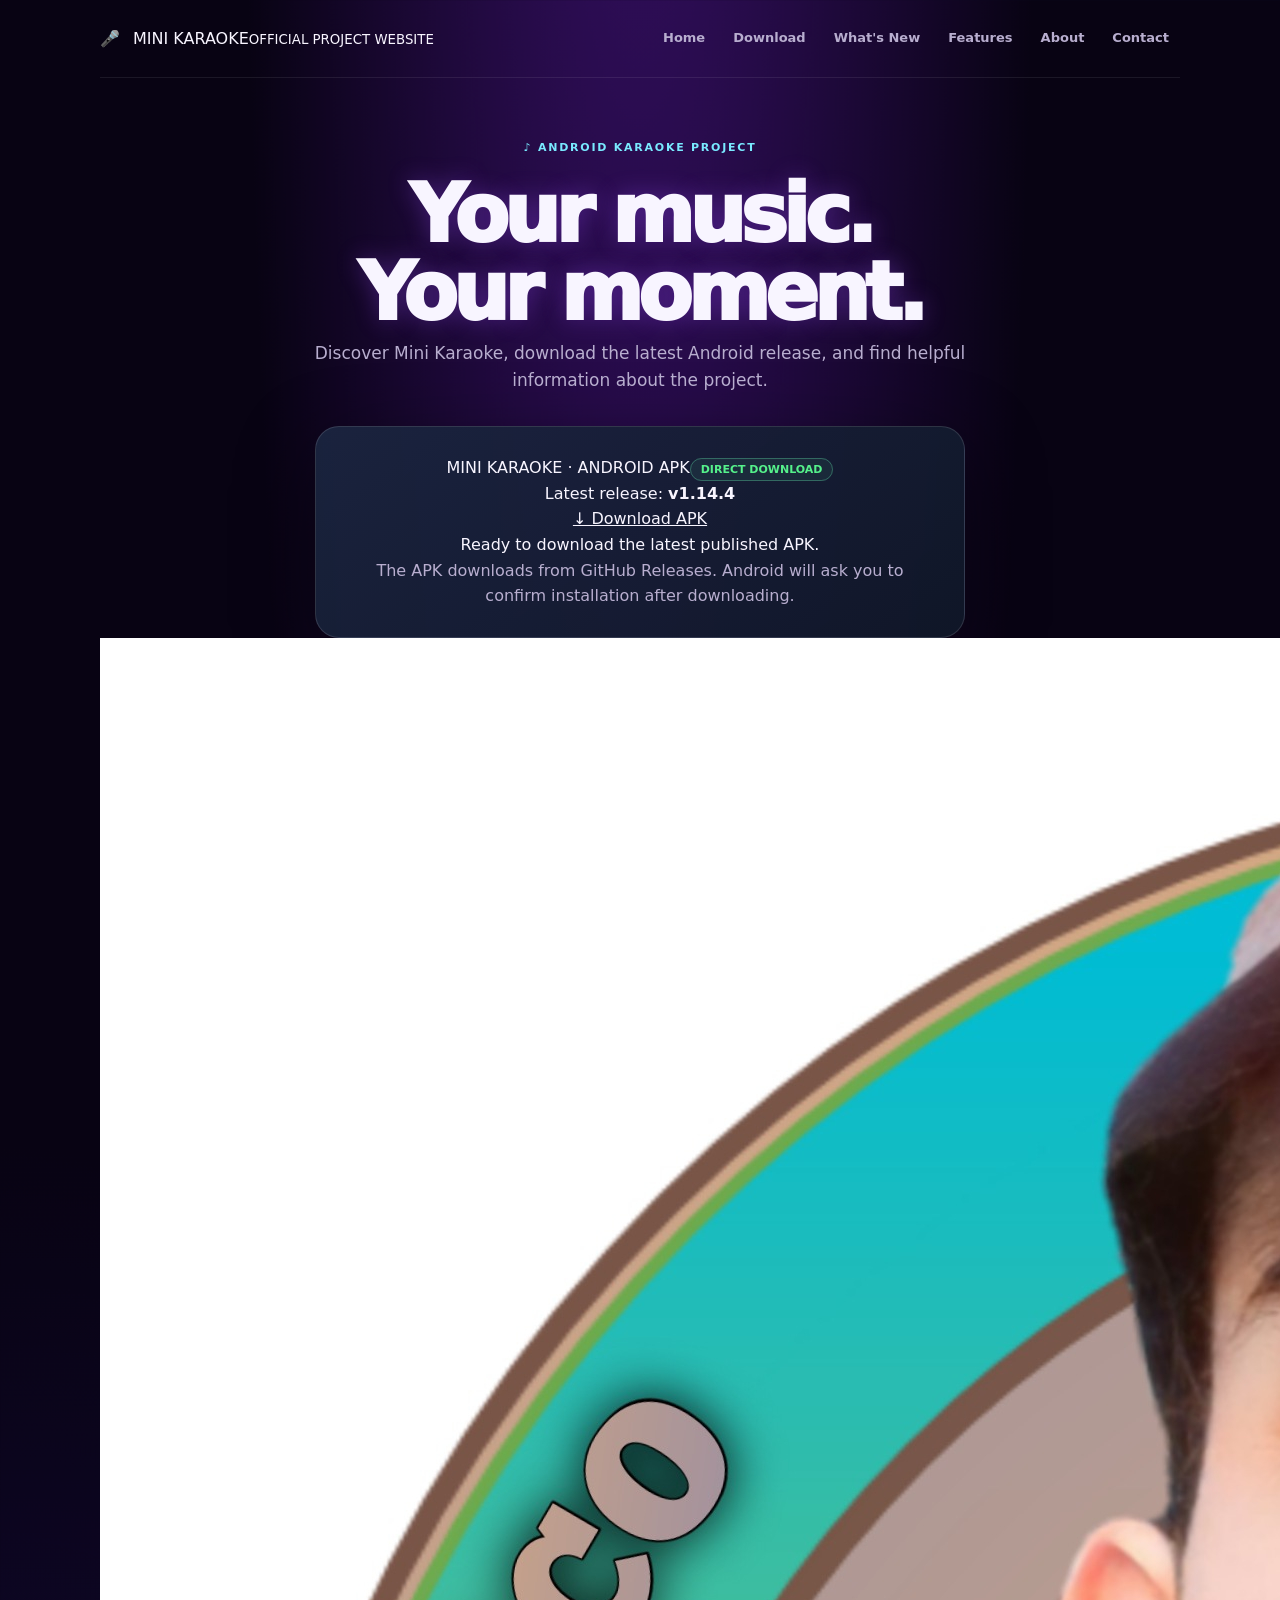
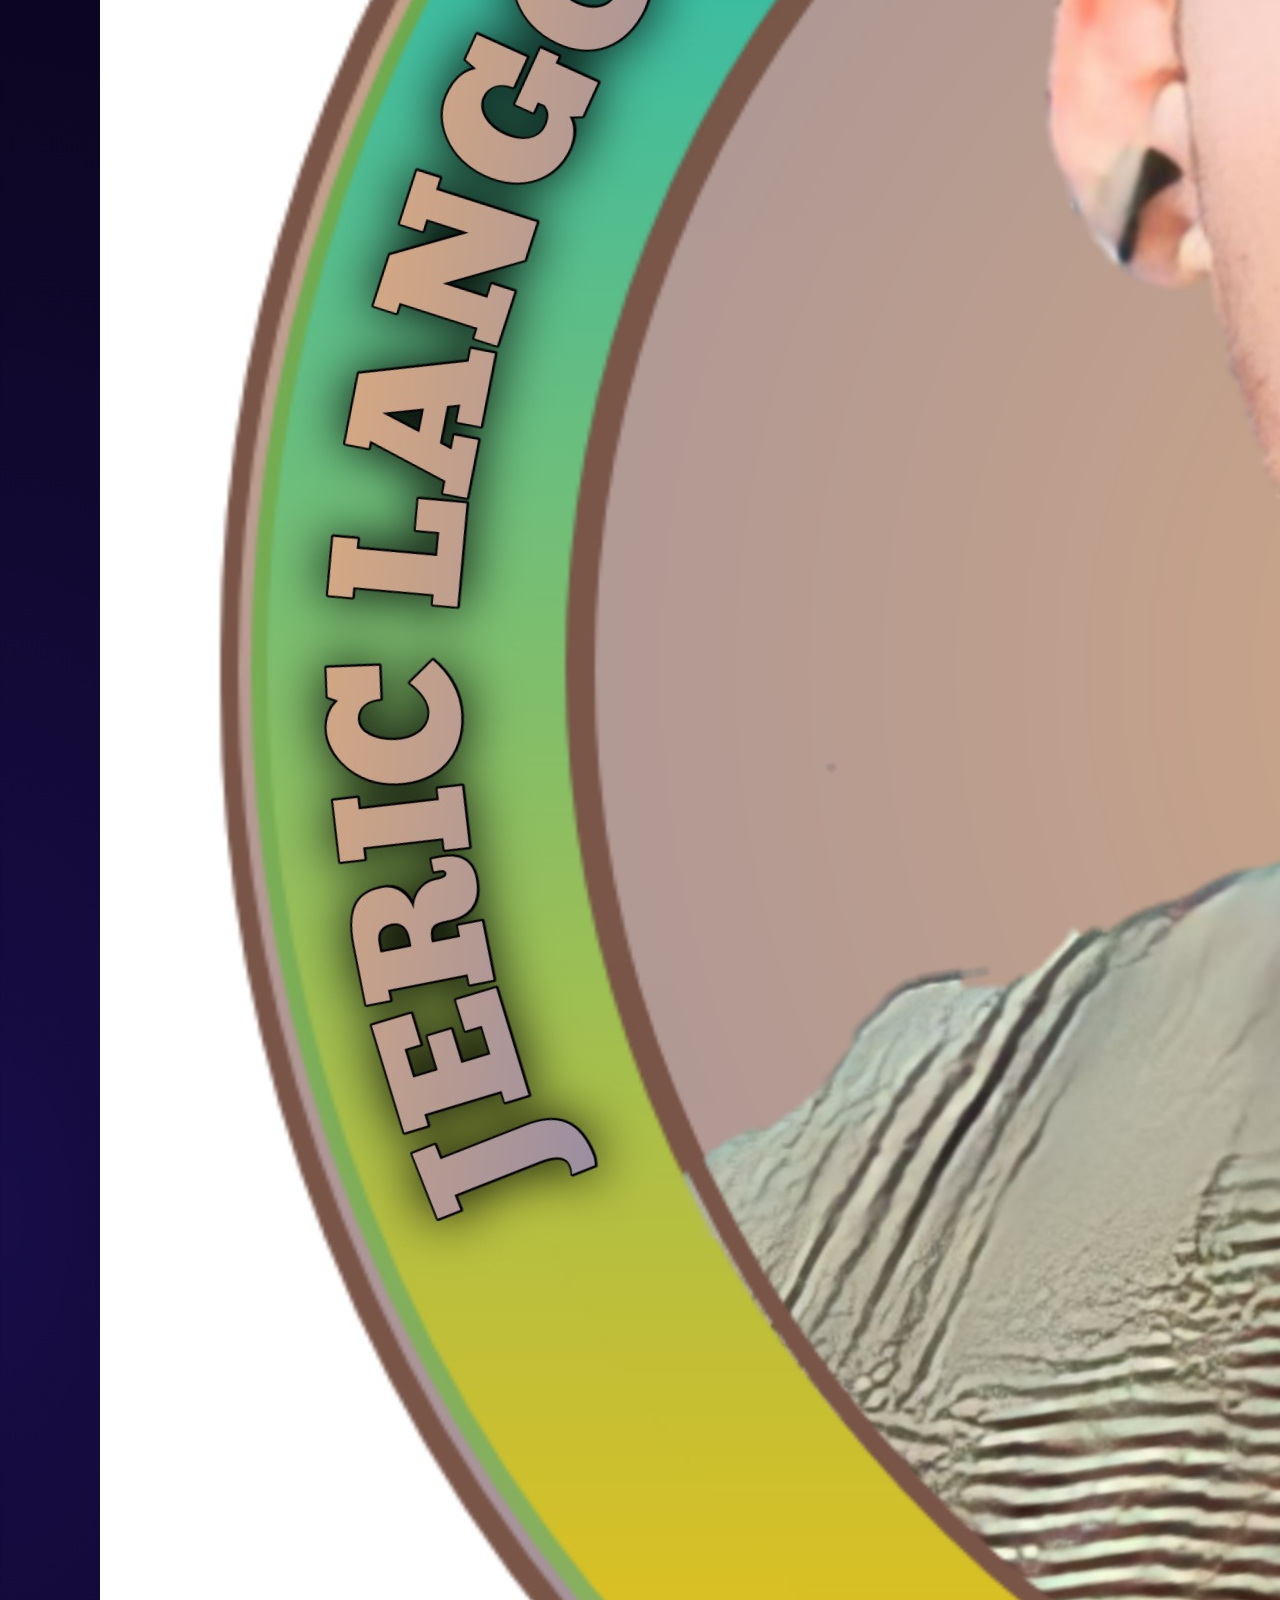
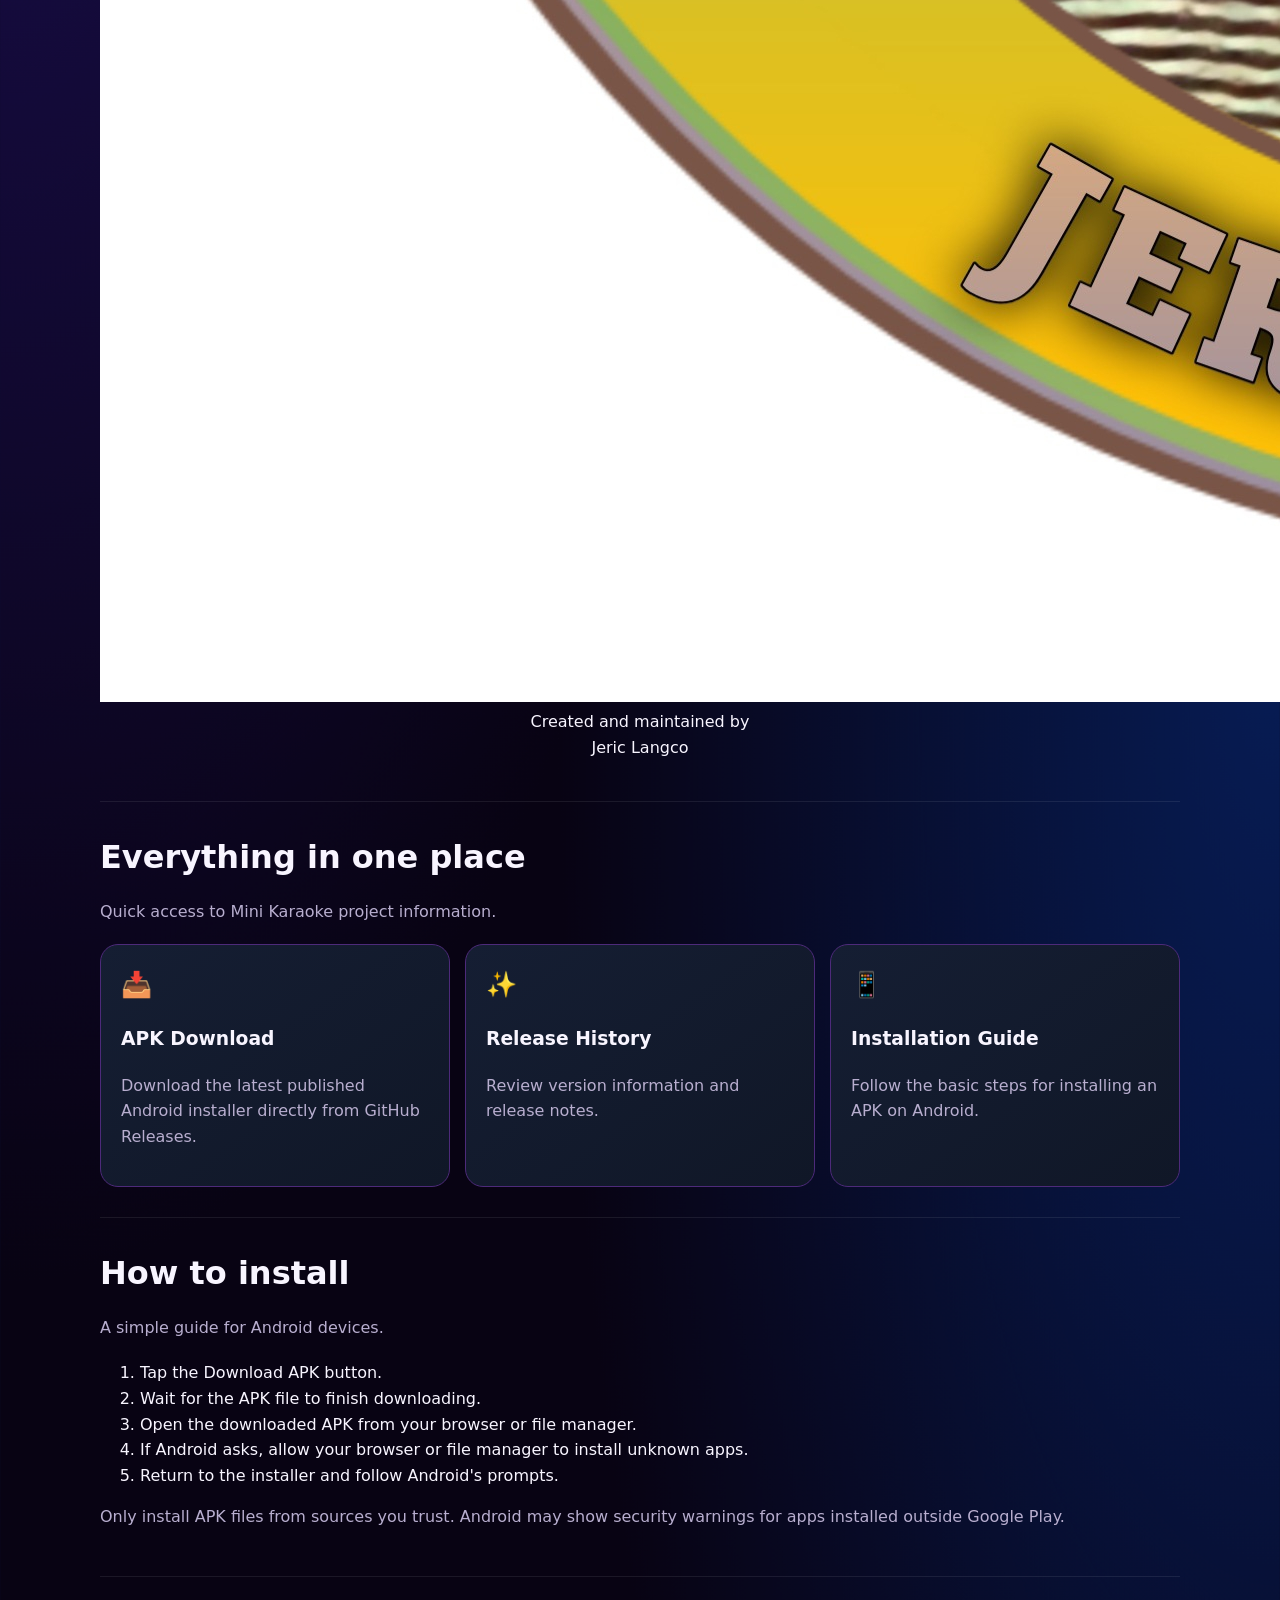
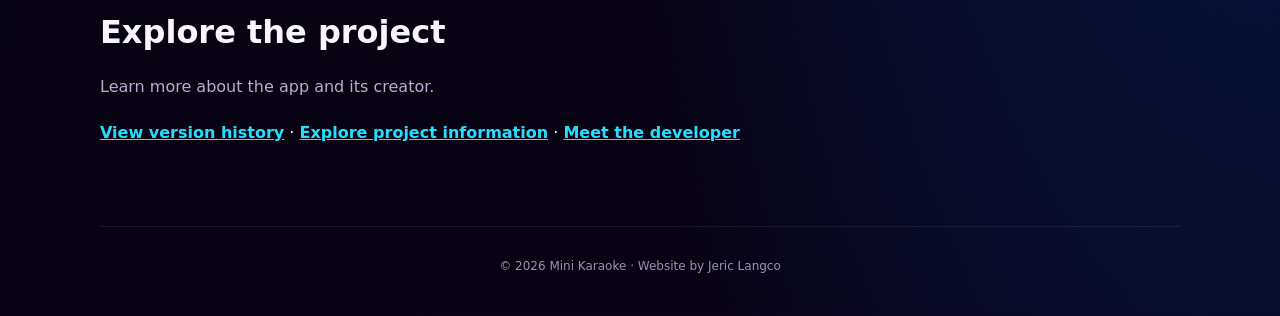
==== index.html @ 86d6cb3b "Add files via upload" ====
<!doctype html>
<html lang="en">
<head>
<meta charset="utf-8">
<meta name="viewport" content="width=device-width,initial-scale=1">
<meta name="theme-color" content="#080b16">
<meta name="author" content="Jeric Langco">
<meta name="description" content="Mini Karaoke official project website. Download the latest Android APK, read release notes and learn about the project.">
<title>Mini Karaoke | Official Project Website</title>
<link rel="stylesheet" href="style.css">
</head>
<body>
<div class="wrap">
<header>
<a class="brand" href="index.html"><span class="logo">🎤</span><span>MINI KARAOKE<small>OFFICIAL PROJECT WEBSITE</small></span></a>
<nav aria-label="Main navigation">
<a href="index.html" aria-current="page">Home</a><a href="#download">Download</a><a href="changelog.html">What's New</a><a href="features.html">Features</a><a href="about.html">About</a><a href="contact.html">Contact</a>
</nav>
</header>
<main>
<section class="hero">
<span class="eyebrow">♪ ANDROID KARAOKE PROJECT</span>
<h1>Your music.<br><span class="gradient">Your moment.</span></h1>
<p class="lead">Discover Mini Karaoke, download the latest Android release, and find helpful information about the project.</p>
<div class="panel" id="download">
<div class="panel-top"><span>MINI KARAOKE · ANDROID APK</span><span class="pill">DIRECT DOWNLOAD</span></div>
<div class="version">Latest release: <strong id="version">v1.14.4</strong></div>
<a class="download" id="downloadButton" href="https://github.com/jericlangco/Minikaraoke-Update/releases/download/1.14.4/Mini_Karaoke_1.14.4.apk">↓ Download APK</a>
<div class="status" id="status" aria-live="polite">Ready to download the latest published APK.</div>
<div class="small">The APK downloads from GitHub Releases. Android will ask you to confirm installation after downloading.</div>
</div>
<div class="author"><img class="author-photo" src="author.jpg" alt="Jeric Langco"><div><div class="author-label">Created and maintained by</div><div class="author-name">Jeric Langco</div></div></div>
</section>
<section class="section">
<div class="section-head"><h2>Everything in one place</h2><p>Quick access to Mini Karaoke project information.</p></div>
<div class="grid">
<article class="card"><div class="ico">📥</div><h3>APK Download</h3><p>Download the latest published Android installer directly from GitHub Releases.</p></article>
<article class="card"><div class="ico">✨</div><h3>Release History</h3><p>Review version information and release notes.</p></article>
<article class="card"><div class="ico">📱</div><h3>Installation Guide</h3><p>Follow the basic steps for installing an APK on Android.</p></article>
</div>
</section>
<section class="section">
<div class="section-head"><h2>How to install</h2><p>A simple guide for Android devices.</p></div>
<ol class="steps">
<li>Tap the Download APK button.</li><li>Wait for the APK file to finish downloading.</li><li>Open the downloaded APK from your browser or file manager.</li>
<li>If Android asks, allow your browser or file manager to install unknown apps.</li><li>Return to the installer and follow Android's prompts.</li>
</ol>
<p class="small">Only install APK files from sources you trust. Android may show security warnings for apps installed outside Google Play.</p>
</section>
<section class="section">
<div class="section-head"><h2>Explore the project</h2><p>Learn more about the app and its creator.</p></div>
<p><a class="text-link" href="changelog.html">View version history</a> · <a class="text-link" href="features.html">Explore project information</a> · <a class="text-link" href="about.html">Meet the developer</a></p>
</section>
</main>
<footer>© <span data-year></span> Mini Karaoke · Website by Jeric Langco</footer>
<script src="site.js"></script>
</div>
</body>
</html>
---- style.css ----
:root{color-scheme:dark;--bg:#080313;--panel:#100a24;--panel2:#17102e;--text:#f8f5ff;--muted:#b8aecf;--line:#4d2a7a;--cyan:#22dfff;--pink:#f02cdb;--purple:#9b4dff;--gold:#ffd33d;--green:#55f18b}
*{box-sizing:border-box}html{scroll-behavior:smooth;scroll-padding-top:24px}body{margin:0;background:radial-gradient(ellipse at 50% -20%,#39106a 0,transparent 45%),radial-gradient(ellipse at 0 55%,#180d48 0,transparent 42%),radial-gradient(ellipse at 100% 75%,#071c54 0,transparent 40%),var(--bg);color:var(--text);font:16px/1.6 system-ui,-apple-system,Segoe UI,Roboto,Arial,sans-serif}a{color:inherit}.site-shell{max-width:1440px;margin:auto;padding:0 22px}.site-header{min-height:94px;display:flex;align-items:center;justify-content:space-between;gap:24px;border-bottom:1px solid #9b4dff66}.brand{display:flex;align-items:center;gap:13px;text-decoration:none;min-width:250px}.brand-mark{width:58px;height:58px;display:grid;place-items:center;border-radius:18px;font-size:34px;background:linear-gradient(135deg,#fb36d7,#703cff 55%,#00d9ff);box-shadow:0 0 28px #a832ff88}.brand-copy strong{display:block;font-size:25px;font-weight:950;font-style:italic;line-height:1.1;letter-spacing:-.04em;text-shadow:0 0 18px #a832ff}.brand-copy small{display:block;font-size:12px;font-weight:750;font-style:italic;color:#e5d9ff}.main-nav{display:flex;align-items:center;justify-content:flex-end;gap:5px;flex-wrap:wrap}.main-nav a{padding:10px 13px;border:1px solid transparent;border-radius:30px;color:#e6def8;text-decoration:none;font-size:14px;font-weight:750;white-space:nowrap}.main-nav a:first-letter{color:var(--gold)}.main-nav a:hover,.main-nav a.active{border-color:#8e42ff;background:linear-gradient(100deg,#1335b7,#8a10c9);box-shadow:0 0 18px #8a10c988;color:white}.hero-stage{position:relative;display:grid;grid-template-columns:1.05fr .9fr 1fr;align-items:center;gap:24px;min-height:410px;padding:48px 0 40px}.hero-copy{position:relative;z-index:2}.eyebrow{display:inline-flex;align-items:center;gap:9px;color:#79eaff;font-size:11px;font-weight:900;letter-spacing:.16em}.pulse-dot,.live-dot{width:8px;height:8px;border-radius:50%;background:var(--green);box-shadow:0 0 12px var(--green)}h1{font-size:clamp(48px,6.2vw,86px);line-height:.98;letter-spacing:-.065em;margin:18px 0 8px;font-weight:1000;text-shadow:0 0 24px #9b4dff55}.gold-word{display:block;color:var(--gold);font-style:italic;text-shadow:0 3px 0 #8e3c00,0 0 22px #ffb30088}.tagline{font-size:clamp(23px,3vw,38px);font-weight:900;font-style:italic;margin:14px 0;color:white}.tagline span{color:#ff57dd}.hero-description{max-width:490px;color:var(--muted);font-size:15px}.hero-actions{display:flex;gap:11px;flex-wrap:wrap;margin-top:25px}.button{display:inline-flex;justify-content:center;align-items:center;gap:9px;padding:13px 19px;border-radius:999px;text-decoration:none;font-size:14px;font-weight:900;transition:transform .2s,filter .2s;cursor:pointer}.button:hover,.text-button:hover{transform:translateY(-2px);filter:brightness(1.12)}.button-primary{color:#fff;background:linear-gradient(100deg,#fb22c9,#783cff 58%,#087bff);border:1px solid #f8a5ff;box-shadow:0 0 24px #c32cff77}.button-ghost{border:1px solid #7e5ac1;background:#ffffff08;color:#e9e0ff}.button-ghost span{color:var(--cyan)}.hero-note{font-size:12px;color:#9b8bbd;margin-top:22px}.stage-art{height:335px;position:relative;display:grid;place-items:center;isolation:isolate}.stage-glow{position:absolute;width:230px;height:230px;border-radius:50%;background:radial-gradient(circle,#f52ddc77,#5827ff44 48%,transparent 72%);filter:blur(9px)}.mic-disc{position:relative;z-index:2;width:190px;height:190px;border-radius:50%;display:grid;place-items:center;border:2px solid #e43dff;background:radial-gradient(circle at 35% 25%,#321d6e,#0c0921 68%);box-shadow:0 0 0 13px #7b2aff18,0 0 35px #ed35ff, inset 0 0 34px #2a9dff55}.mic-icon{font-size:104px;filter:drop-shadow(0 0 18px #20dfff)}.orbit{position:absolute;width:290px;height:105px;border:2px solid #16dfffaa;border-radius:50%;transform:rotate(-27deg);box-shadow:0 0 18px #00dfff77}.orbit-two{width:320px;height:135px;border-color:#f02cdb99;transform:rotate(32deg)}.music-note{position:absolute;z-index:3;font-size:42px;color:var(--cyan);text-shadow:0 0 18px currentColor}.note-one{top:27px;left:12%}.note-two{right:9%;bottom:52px;color:#ff55e7}.sound-bars{position:absolute;z-index:3;bottom:22px;display:flex;align-items:end;gap:5px;height:43px}.sound-bars i,.footer-equalizer i{display:block;width:7px;height:var(--h,20px);border-radius:6px;background:linear-gradient(0deg,#1b75ff,#e12bff);box-shadow:0 0 10px #8a2aff}.sound-bars i:nth-child(3n){--h:38px}.sound-bars i:nth-child(3n + 1){--h:24px}.sound-bars i:nth-child(3n + 2){--h:32px}.stage-caption{position:absolute;bottom:-3px;color:#bca8e6;font-size:9px;font-weight:900;letter-spacing:.3em}.download-panel{position:relative;z-index:2;padding:23px;border:1px solid #9e42ff;border-radius:24px;background:linear-gradient(145deg,#17102eeF,#080719f5);box-shadow:0 0 26px #a22aff66,inset 0 0 26px #32206b66}.download-panel:before{content:"";position:absolute;inset:-4px;border-radius:27px;border:1px solid #14dfff55;pointer-events:none;filter:blur(2px)}.download-panel-head{display:flex;align-items:center;gap:14px}.app-icon{width:66px;height:66px;flex:0 0 66px;display:grid;place-items:center;border-radius:18px;font-size:36px;background:linear-gradient(145deg,#1426a5,#b20fc3);border:1px solid #28dfff;box-shadow:0 0 18px #713dff}.panel-kicker{font-size:9px;letter-spacing:.15em;color:#a99acb;font-weight:900}.download-panel h2{font-size:21px;margin:0;line-height:1.25}.download-panel-head p{margin:3px 0 0;color:var(--muted);font-size:12px}.release-line{display:flex;align-items:center;gap:8px;flex-wrap:wrap;margin:22px 0 12px;padding:10px 0;border-top:1px solid #ffffff19;border-bottom:1px solid #ffffff19;color:#c5b8df;font-size:12px}.release-line strong{margin-left:auto;color:var(--gold);font-size:13px}.benefit-list{list-style:none;padding:0;margin:13px 0 20px;color:#eee8ff;font-size:13px}.benefit-list li{padding:4px 0}.benefit-list li:before{content:"✓";display:inline-grid;place-items:center;width:17px;height:17px;margin-right:9px;border-radius:50%;background:#24bd59;color:#07140a;font-size:11px;font-weight:1000}.button-download{width:100%;border-radius:13px;background:linear-gradient(100deg,#14c94c,#69f51a);border:1px solid #b8ff77;color:#071908;font-size:18px;box-shadow:0 0 22px #4df12b66}.download-status{min-height:18px;margin:10px 0 0;color:var(--green);font-size:11px}.panel-foot{margin:0;color:#82769f;font-size:10px}.quick-stats{display:grid;grid-template-columns:repeat(4,1fr);gap:0;padding:15px 5px;margin:8px 0 28px;border:1px solid #b52bff;border-radius:20px;background:linear-gradient(100deg,#150b31dd,#07152fdd);box-shadow:0 0 22px #9e2cff55}.quick-stats>div{display:grid;justify-items:center;text-align:center;padding:5px 12px;border-right:1px solid #16dfff77}.quick-stats>div:last-child{border:0}.stat-icon{width:44px;height:44px;display:grid;place-items:center;border-radius:50%;font-size:22px;color:white;margin-bottom:5px;box-shadow:0 0 18px currentColor}.pink{background:#eb178e}.blue{background:#087ce9}.green{background:#0bbd68}.orange{background:#f49a08}.quick-stats strong{font-size:14px}.quick-stats small{font-size:10px;color:var(--muted)}.info-grid{display:grid;grid-template-columns:1.1fr 1fr 1fr;gap:15px;margin:0 0 28px}.info-card{min-height:185px;padding:20px;border:1px solid #7132c5;border-radius:18px;background:linear-gradient(145deg,#15102d,#08091c);box-shadow:0 0 18px #5d20b333}.card-heading{display:flex;align-items:center;gap:10px;margin-bottom:12px}.card-heading h2{font-size:18px;margin:0}.card-icon{font-size:22px;color:var(--gold);text-shadow:0 0 13px currentColor}.info-card p{color:var(--muted);font-size:13px;margin:0 0 15px}.text-button{display:inline-flex;gap:10px;align-items:center;padding:8px 13px;border:1px solid #9b6cff;border-radius:30px;text-decoration:none;font-size:12px;font-weight:850;transition:transform .2s}.text-button span{color:var(--cyan)}.creator-row{display:flex;align-items:center;gap:12px;margin:8px 0 13px}.creator-photo{width:58px;height:58px;object-fit:cover;border-radius:50%;border:2px solid var(--cyan);box-shadow:0 0 0 4px #13cfff22,0 0 15px #00dfff66}.creator-row strong,.creator-row small{display:block}.creator-row strong{font-size:15px}.creator-row small{font-size:11px;color:var(--gold)}.install-strip{display:flex;align-items:center;justify-content:space-between;gap:24px;padding:24px 28px;margin-bottom:28px;border:1px solid #1cafff88;border-radius:20px;background:linear-gradient(100deg,#16103b,#10112b 55%,#15103b);box-shadow:0 0 22px #1a6dff33}.install-strip h2{margin:5px 0;font-size:22px}.install-strip p{margin:0;color:var(--muted);font-size:13px}.site-footer{position:relative;display:flex;align-items:center;justify-content:center;gap:18px;flex-wrap:wrap;min-height:68px;padding:15px 0;border-top:1px solid #8f35d766;color:#b8aecf;font-size:12px;text-align:center}.site-footer p{margin:0}.footer-credit{margin-left:12px;color:#fff}.footer-credit strong{color:var(--gold)}.footer-links{display:flex;gap:13px}.footer-links a{color:#9edfff;text-decoration:none;font-weight:800}.footer-equalizer{position:absolute;left:0;bottom:0;display:flex;align-items:end;gap:3px;height:26px;opacity:.7}.footer-equalizer i{width:4px;height:var(--h,14px)}.footer-equalizer i:nth-child(2n){--h:23px}.footer-equalizer i:nth-child(3n){--h:10px}
/* Shared styles for the existing About, Features, Changelog and Contact pages */
.wrap{width:min(1080px,calc(100% - 36px));margin:auto}header:not(.site-header){display:flex;align-items:center;justify-content:space-between;gap:20px;padding:20px 0;border-bottom:1px solid #ffffff14}.brand:not(.site-header .brand){color:var(--text)}nav:not(.main-nav){display:flex;gap:6px;flex-wrap:wrap;justify-content:flex-end}nav:not(.main-nav) a{padding:8px 11px;border-radius:10px;color:var(--muted);text-decoration:none;font-size:13px;font-weight:700}nav:not(.main-nav) a:hover{background:#ffffff10;color:var(--cyan)}.hero{text-align:center;padding:55px 0 40px}.eyebrow2{color:var(--cyan);font-size:11px;font-weight:800;letter-spacing:.16em;text-transform:uppercase}.lead{max-width:680px;margin:0 auto;color:var(--muted);font-size:17px}.panel{max-width:650px;margin:32px auto 0;padding:28px;border:1px solid #ffffff20;border-radius:24px;background:linear-gradient(145deg,#1b2540ef,#101728f2);box-shadow:0 24px 80px #0007}.author-hero{display:grid;place-items:center;text-align:center;padding:48px 22px;background:linear-gradient(145deg,#1c2541,#11182a);border:1px solid var(--line);border-radius:24px}.avatar{width:136px;height:136px;border-radius:50%;object-fit:cover;border:3px solid var(--cyan);box-shadow:0 0 0 8px #55e6ff15}.content-grid{display:grid;grid-template-columns:1fr 1fr;gap:16px;margin-top:18px}.wide{grid-column:1/-1}.facts{padding:0;list-style:none;color:var(--muted)}.facts li{padding:9px 0;border-bottom:1px solid var(--line)}.facts strong{color:var(--text)}.tags{display:flex;gap:8px;flex-wrap:wrap}.tag{padding:7px 11px;border:1px solid #a78bfa55;background:#a78bfa12;border-radius:99px;color:#d8ccff;font-size:13px}.timeline{margin:26px 0 0 10px;padding-left:25px;border-left:2px solid #a78bfa66}.release{position:relative;margin:0 0 16px;padding:22px;border:1px solid var(--line);border-radius:18px;background:var(--panel)}.release:before{content:"";position:absolute;left:-33px;top:28px;width:12px;height:12px;border-radius:50%;background:var(--cyan);box-shadow:0 0 0 5px #55e6ff20}.release h2{margin:0;font-size:20px}.release p,.card p{color:var(--muted)}.release-head{display:flex;justify-content:space-between;align-items:center;gap:12px;flex-wrap:wrap}.pill{border:1px solid #63e6ad55;color:var(--green);background:#63e6ad12;border-radius:99px;padding:4px 10px;font-size:11px;font-weight:800}.note,.card{padding:20px;border:1px solid var(--line);border-radius:18px;background:linear-gradient(145deg,#151e33,#101727);color:var(--text)}.grid{display:grid;grid-template-columns:repeat(3,1fr);gap:15px}.ico{font-size:25px}.text-link{color:var(--cyan);font-weight:700}.section{padding:30px 0;border-top:1px solid #ffffff14}.section-head{margin-bottom:20px}.section-head h2{margin:0;font-size:clamp(24px,4vw,32px)}.section-head p,.small{color:var(--muted)}footer:not(.site-footer){padding:30px 0 40px;text-align:center;color:#9a91b5;font-size:12px;border-top:1px solid #ffffff12;margin-top:35px}
@media(max-width:1050px){.hero-stage{grid-template-columns:1fr 1fr}.stage-art{grid-column:2;grid-row:1}.download-panel{grid-column:1/-1;max-width:560px;width:100%;justify-self:center}.hero-copy{grid-column:1;grid-row:1}.info-grid{grid-template-columns:1fr 1fr}.creator-card{grid-column:1/-1}}
@media(max-width:700px){.site-shell{padding:0 14px}.site-header{align-items:flex-start;flex-direction:column;padding:15px 0;gap:12px}.brand{min-width:0}.brand-copy strong{font-size:22px}.main-nav{justify-content:flex-start;width:100%;gap:4px}.main-nav a{padding:7px 10px;font-size:12px}.hero-stage{display:flex;flex-direction:column;align-items:stretch;padding:34px 0 25px;gap:16px}.hero-copy{order:1}.stage-art{order:2;height:230px}.download-panel{order:3;max-width:none}.mic-disc{width:140px;height:140px}.mic-icon{font-size:76px}.orbit{width:230px;height:82px}.orbit-two{width:250px;height:100px}.stage-caption{bottom:0}.quick-stats{grid-template-columns:1fr 1fr;row-gap:14px}.quick-stats>div:nth-child(2){border-right:0}.quick-stats>div:nth-child(3),.quick-stats>div:nth-child(4){border-top:1px solid #16dfff55;padding-top:14px}.info-grid{grid-template-columns:1fr}.creator-card{grid-column:auto}.install-strip{align-items:flex-start;flex-direction:column;padding:20px}.site-footer{padding:18px 0}.footer-equalizer{display:none}.grid,.content-grid{grid-template-columns:1fr}.wide{grid-column:auto}.hero{padding:38px 0 30px}.panel{padding:21px}.wrap{width:calc(100% - 28px)}header:not(.site-header){align-items:flex-start;flex-direction:column}nav:not(.main-nav){justify-content:flex-start}}
@media(prefers-reduced-motion:no-preference){.pulse-dot{animation:pulse 1.8s infinite}.stage-art .orbit-one{animation:orbit 12s linear infinite}.stage-art .orbit-two{animation:orbit 16s linear infinite reverse}.sound-bars i{animation:beat 1s ease-in-out infinite alternate}.sound-bars i:nth-child(2n){animation-delay:.3s}.sound-bars i:nth-child(3n){animation-delay:.5s}@keyframes pulse{50%{box-shadow:0 0 3px var(--green);opacity:.55}}@keyframes orbit{to{transform:rotate(333deg)}}@keyframes beat{to{transform:scaleY(.55)}}}
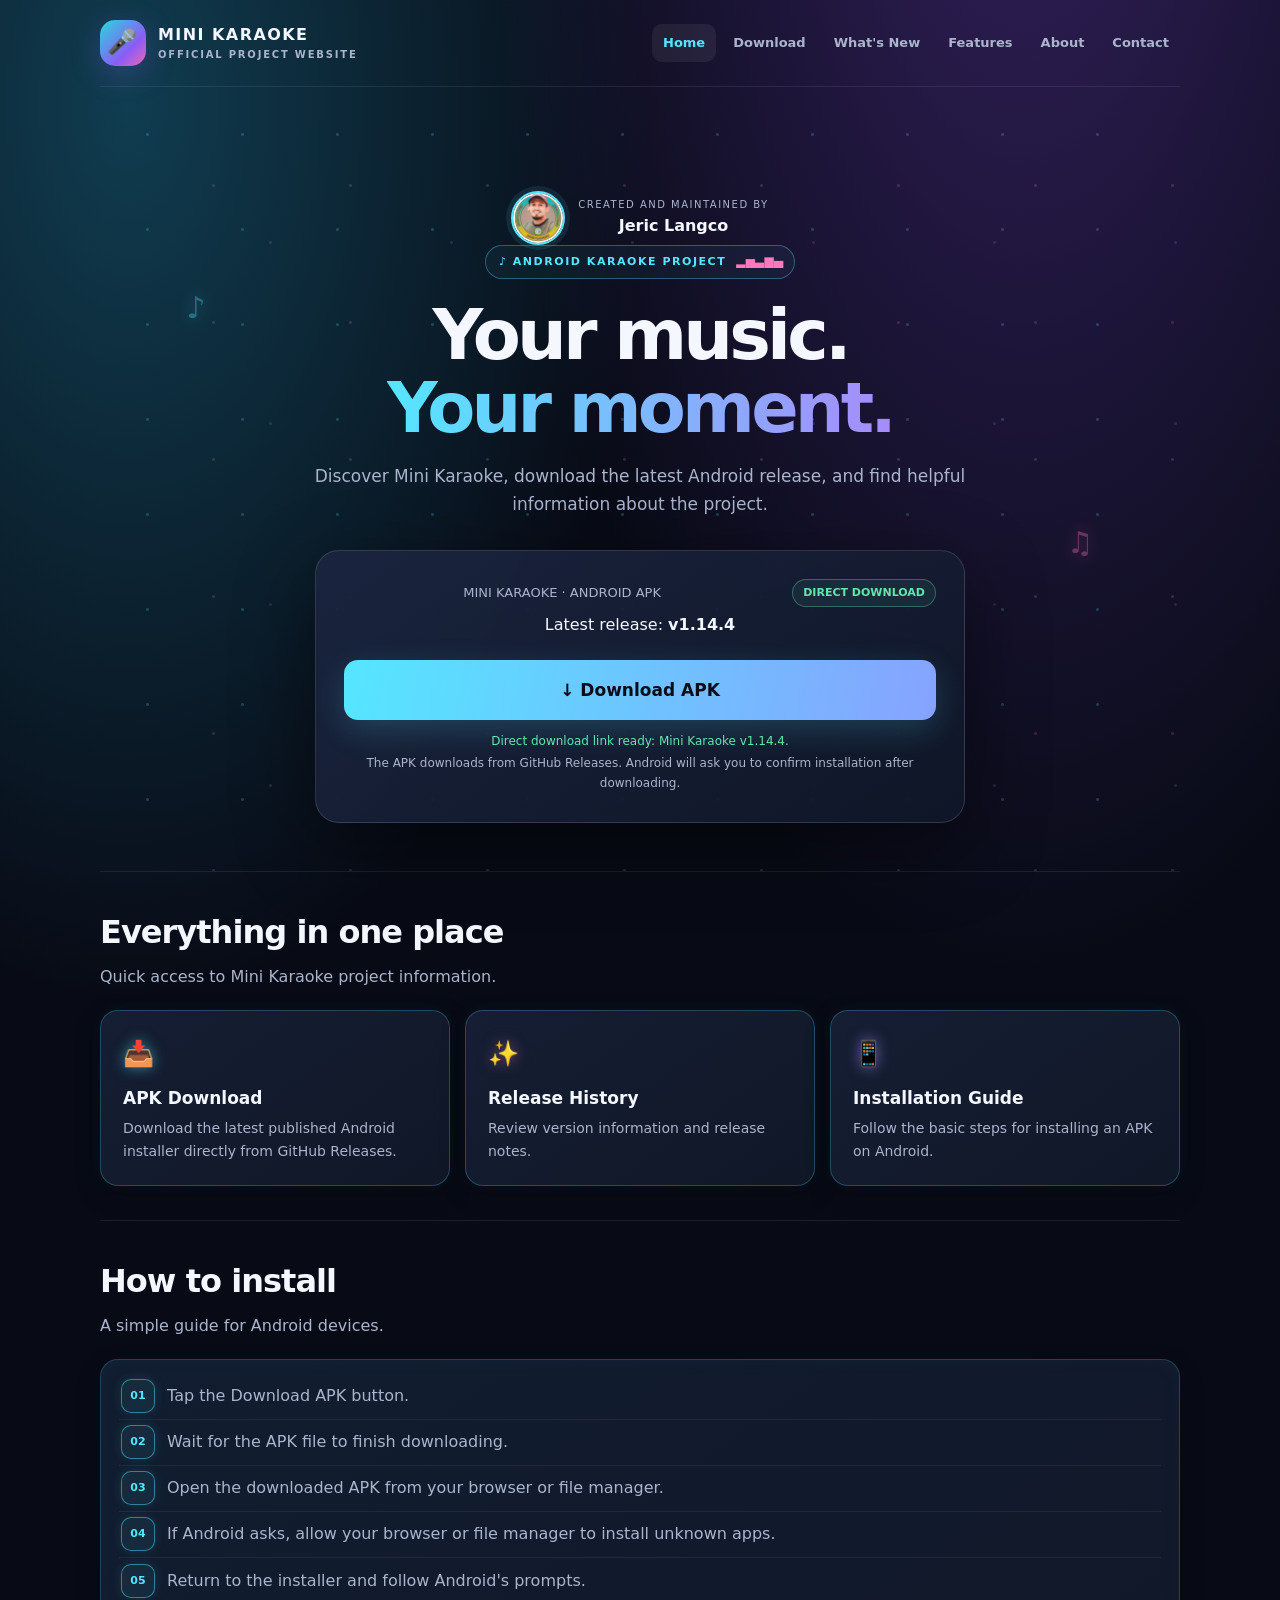
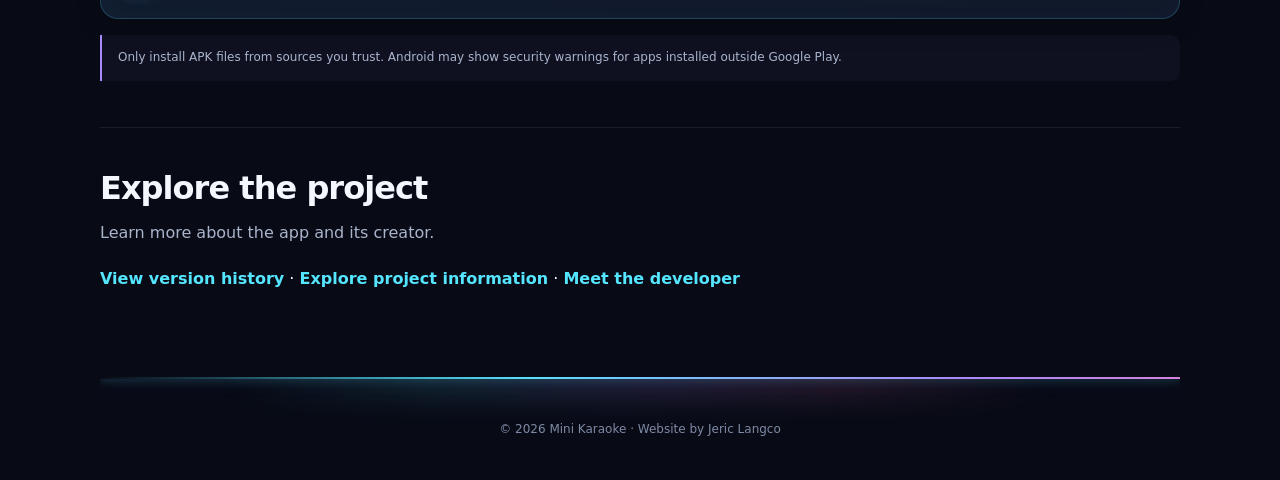
==== commit 91dee1e1: "Add files via upload" ====
--- a/index.html
+++ b/index.html
@@ -19,6 +19,7 @@
 </header>
 <main>
 <section class="hero">
+<div class="author"><img class="author-photo" src="author.jpg" alt="Jeric Langco"><div><div class="author-label">Created and maintained by</div><div class="author-name">Jeric Langco</div></div></div>
 <span class="eyebrow">♪ ANDROID KARAOKE PROJECT</span>
 <h1>Your music.<br><span class="gradient">Your moment.</span></h1>
 <p class="lead">Discover Mini Karaoke, download the latest Android release, and find helpful information about the project.</p>
@@ -29,7 +30,6 @@
 <div class="status" id="status" aria-live="polite">Ready to download the latest published APK.</div>
 <div class="small">The APK downloads from GitHub Releases. Android will ask you to confirm installation after downloading.</div>
 </div>
-<div class="author"><img class="author-photo" src="author.jpg" alt="Jeric Langco"><div><div class="author-label">Created and maintained by</div><div class="author-name">Jeric Langco</div></div></div>
 </section>
 <section class="section">
 <div class="section-head"><h2>Everything in one place</h2><p>Quick access to Mini Karaoke project information.</p></div>
--- a/style.css
+++ b/style.css
@@ -1,7 +1,590 @@
-:root{color-scheme:dark;--bg:#080313;--panel:#100a24;--panel2:#17102e;--text:#f8f5ff;--muted:#b8aecf;--line:#4d2a7a;--cyan:#22dfff;--pink:#f02cdb;--purple:#9b4dff;--gold:#ffd33d;--green:#55f18b}
-*{box-sizing:border-box}html{scroll-behavior:smooth;scroll-padding-top:24px}body{margin:0;background:radial-gradient(ellipse at 50% -20%,#39106a 0,transparent 45%),radial-gradient(ellipse at 0 55%,#180d48 0,transparent 42%),radial-gradient(ellipse at 100% 75%,#071c54 0,transparent 40%),var(--bg);color:var(--text);font:16px/1.6 system-ui,-apple-system,Segoe UI,Roboto,Arial,sans-serif}a{color:inherit}.site-shell{max-width:1440px;margin:auto;padding:0 22px}.site-header{min-height:94px;display:flex;align-items:center;justify-content:space-between;gap:24px;border-bottom:1px solid #9b4dff66}.brand{display:flex;align-items:center;gap:13px;text-decoration:none;min-width:250px}.brand-mark{width:58px;height:58px;display:grid;place-items:center;border-radius:18px;font-size:34px;background:linear-gradient(135deg,#fb36d7,#703cff 55%,#00d9ff);box-shadow:0 0 28px #a832ff88}.brand-copy strong{display:block;font-size:25px;font-weight:950;font-style:italic;line-height:1.1;letter-spacing:-.04em;text-shadow:0 0 18px #a832ff}.brand-copy small{display:block;font-size:12px;font-weight:750;font-style:italic;color:#e5d9ff}.main-nav{display:flex;align-items:center;justify-content:flex-end;gap:5px;flex-wrap:wrap}.main-nav a{padding:10px 13px;border:1px solid transparent;border-radius:30px;color:#e6def8;text-decoration:none;font-size:14px;font-weight:750;white-space:nowrap}.main-nav a:first-letter{color:var(--gold)}.main-nav a:hover,.main-nav a.active{border-color:#8e42ff;background:linear-gradient(100deg,#1335b7,#8a10c9);box-shadow:0 0 18px #8a10c988;color:white}.hero-stage{position:relative;display:grid;grid-template-columns:1.05fr .9fr 1fr;align-items:center;gap:24px;min-height:410px;padding:48px 0 40px}.hero-copy{position:relative;z-index:2}.eyebrow{display:inline-flex;align-items:center;gap:9px;color:#79eaff;font-size:11px;font-weight:900;letter-spacing:.16em}.pulse-dot,.live-dot{width:8px;height:8px;border-radius:50%;background:var(--green);box-shadow:0 0 12px var(--green)}h1{font-size:clamp(48px,6.2vw,86px);line-height:.98;letter-spacing:-.065em;margin:18px 0 8px;font-weight:1000;text-shadow:0 0 24px #9b4dff55}.gold-word{display:block;color:var(--gold);font-style:italic;text-shadow:0 3px 0 #8e3c00,0 0 22px #ffb30088}.tagline{font-size:clamp(23px,3vw,38px);font-weight:900;font-style:italic;margin:14px 0;color:white}.tagline span{color:#ff57dd}.hero-description{max-width:490px;color:var(--muted);font-size:15px}.hero-actions{display:flex;gap:11px;flex-wrap:wrap;margin-top:25px}.button{display:inline-flex;justify-content:center;align-items:center;gap:9px;padding:13px 19px;border-radius:999px;text-decoration:none;font-size:14px;font-weight:900;transition:transform .2s,filter .2s;cursor:pointer}.button:hover,.text-button:hover{transform:translateY(-2px);filter:brightness(1.12)}.button-primary{color:#fff;background:linear-gradient(100deg,#fb22c9,#783cff 58%,#087bff);border:1px solid #f8a5ff;box-shadow:0 0 24px #c32cff77}.button-ghost{border:1px solid #7e5ac1;background:#ffffff08;color:#e9e0ff}.button-ghost span{color:var(--cyan)}.hero-note{font-size:12px;color:#9b8bbd;margin-top:22px}.stage-art{height:335px;position:relative;display:grid;place-items:center;isolation:isolate}.stage-glow{position:absolute;width:230px;height:230px;border-radius:50%;background:radial-gradient(circle,#f52ddc77,#5827ff44 48%,transparent 72%);filter:blur(9px)}.mic-disc{position:relative;z-index:2;width:190px;height:190px;border-radius:50%;display:grid;place-items:center;border:2px solid #e43dff;background:radial-gradient(circle at 35% 25%,#321d6e,#0c0921 68%);box-shadow:0 0 0 13px #7b2aff18,0 0 35px #ed35ff, inset 0 0 34px #2a9dff55}.mic-icon{font-size:104px;filter:drop-shadow(0 0 18px #20dfff)}.orbit{position:absolute;width:290px;height:105px;border:2px solid #16dfffaa;border-radius:50%;transform:rotate(-27deg);box-shadow:0 0 18px #00dfff77}.orbit-two{width:320px;height:135px;border-color:#f02cdb99;transform:rotate(32deg)}.music-note{position:absolute;z-index:3;font-size:42px;color:var(--cyan);text-shadow:0 0 18px currentColor}.note-one{top:27px;left:12%}.note-two{right:9%;bottom:52px;color:#ff55e7}.sound-bars{position:absolute;z-index:3;bottom:22px;display:flex;align-items:end;gap:5px;height:43px}.sound-bars i,.footer-equalizer i{display:block;width:7px;height:var(--h,20px);border-radius:6px;background:linear-gradient(0deg,#1b75ff,#e12bff);box-shadow:0 0 10px #8a2aff}.sound-bars i:nth-child(3n){--h:38px}.sound-bars i:nth-child(3n + 1){--h:24px}.sound-bars i:nth-child(3n + 2){--h:32px}.stage-caption{position:absolute;bottom:-3px;color:#bca8e6;font-size:9px;font-weight:900;letter-spacing:.3em}.download-panel{position:relative;z-index:2;padding:23px;border:1px solid #9e42ff;border-radius:24px;background:linear-gradient(145deg,#17102eeF,#080719f5);box-shadow:0 0 26px #a22aff66,inset 0 0 26px #32206b66}.download-panel:before{content:"";position:absolute;inset:-4px;border-radius:27px;border:1px solid #14dfff55;pointer-events:none;filter:blur(2px)}.download-panel-head{display:flex;align-items:center;gap:14px}.app-icon{width:66px;height:66px;flex:0 0 66px;display:grid;place-items:center;border-radius:18px;font-size:36px;background:linear-gradient(145deg,#1426a5,#b20fc3);border:1px solid #28dfff;box-shadow:0 0 18px #713dff}.panel-kicker{font-size:9px;letter-spacing:.15em;color:#a99acb;font-weight:900}.download-panel h2{font-size:21px;margin:0;line-height:1.25}.download-panel-head p{margin:3px 0 0;color:var(--muted);font-size:12px}.release-line{display:flex;align-items:center;gap:8px;flex-wrap:wrap;margin:22px 0 12px;padding:10px 0;border-top:1px solid #ffffff19;border-bottom:1px solid #ffffff19;color:#c5b8df;font-size:12px}.release-line strong{margin-left:auto;color:var(--gold);font-size:13px}.benefit-list{list-style:none;padding:0;margin:13px 0 20px;color:#eee8ff;font-size:13px}.benefit-list li{padding:4px 0}.benefit-list li:before{content:"✓";display:inline-grid;place-items:center;width:17px;height:17px;margin-right:9px;border-radius:50%;background:#24bd59;color:#07140a;font-size:11px;font-weight:1000}.button-download{width:100%;border-radius:13px;background:linear-gradient(100deg,#14c94c,#69f51a);border:1px solid #b8ff77;color:#071908;font-size:18px;box-shadow:0 0 22px #4df12b66}.download-status{min-height:18px;margin:10px 0 0;color:var(--green);font-size:11px}.panel-foot{margin:0;color:#82769f;font-size:10px}.quick-stats{display:grid;grid-template-columns:repeat(4,1fr);gap:0;padding:15px 5px;margin:8px 0 28px;border:1px solid #b52bff;border-radius:20px;background:linear-gradient(100deg,#150b31dd,#07152fdd);box-shadow:0 0 22px #9e2cff55}.quick-stats>div{display:grid;justify-items:center;text-align:center;padding:5px 12px;border-right:1px solid #16dfff77}.quick-stats>div:last-child{border:0}.stat-icon{width:44px;height:44px;display:grid;place-items:center;border-radius:50%;font-size:22px;color:white;margin-bottom:5px;box-shadow:0 0 18px currentColor}.pink{background:#eb178e}.blue{background:#087ce9}.green{background:#0bbd68}.orange{background:#f49a08}.quick-stats strong{font-size:14px}.quick-stats small{font-size:10px;color:var(--muted)}.info-grid{display:grid;grid-template-columns:1.1fr 1fr 1fr;gap:15px;margin:0 0 28px}.info-card{min-height:185px;padding:20px;border:1px solid #7132c5;border-radius:18px;background:linear-gradient(145deg,#15102d,#08091c);box-shadow:0 0 18px #5d20b333}.card-heading{display:flex;align-items:center;gap:10px;margin-bottom:12px}.card-heading h2{font-size:18px;margin:0}.card-icon{font-size:22px;color:var(--gold);text-shadow:0 0 13px currentColor}.info-card p{color:var(--muted);font-size:13px;margin:0 0 15px}.text-button{display:inline-flex;gap:10px;align-items:center;padding:8px 13px;border:1px solid #9b6cff;border-radius:30px;text-decoration:none;font-size:12px;font-weight:850;transition:transform .2s}.text-button span{color:var(--cyan)}.creator-row{display:flex;align-items:center;gap:12px;margin:8px 0 13px}.creator-photo{width:58px;height:58px;object-fit:cover;border-radius:50%;border:2px solid var(--cyan);box-shadow:0 0 0 4px #13cfff22,0 0 15px #00dfff66}.creator-row strong,.creator-row small{display:block}.creator-row strong{font-size:15px}.creator-row small{font-size:11px;color:var(--gold)}.install-strip{display:flex;align-items:center;justify-content:space-between;gap:24px;padding:24px 28px;margin-bottom:28px;border:1px solid #1cafff88;border-radius:20px;background:linear-gradient(100deg,#16103b,#10112b 55%,#15103b);box-shadow:0 0 22px #1a6dff33}.install-strip h2{margin:5px 0;font-size:22px}.install-strip p{margin:0;color:var(--muted);font-size:13px}.site-footer{position:relative;display:flex;align-items:center;justify-content:center;gap:18px;flex-wrap:wrap;min-height:68px;padding:15px 0;border-top:1px solid #8f35d766;color:#b8aecf;font-size:12px;text-align:center}.site-footer p{margin:0}.footer-credit{margin-left:12px;color:#fff}.footer-credit strong{color:var(--gold)}.footer-links{display:flex;gap:13px}.footer-links a{color:#9edfff;text-decoration:none;font-weight:800}.footer-equalizer{position:absolute;left:0;bottom:0;display:flex;align-items:end;gap:3px;height:26px;opacity:.7}.footer-equalizer i{width:4px;height:var(--h,14px)}.footer-equalizer i:nth-child(2n){--h:23px}.footer-equalizer i:nth-child(3n){--h:10px}
-/* Shared styles for the existing About, Features, Changelog and Contact pages */
-.wrap{width:min(1080px,calc(100% - 36px));margin:auto}header:not(.site-header){display:flex;align-items:center;justify-content:space-between;gap:20px;padding:20px 0;border-bottom:1px solid #ffffff14}.brand:not(.site-header .brand){color:var(--text)}nav:not(.main-nav){display:flex;gap:6px;flex-wrap:wrap;justify-content:flex-end}nav:not(.main-nav) a{padding:8px 11px;border-radius:10px;color:var(--muted);text-decoration:none;font-size:13px;font-weight:700}nav:not(.main-nav) a:hover{background:#ffffff10;color:var(--cyan)}.hero{text-align:center;padding:55px 0 40px}.eyebrow2{color:var(--cyan);font-size:11px;font-weight:800;letter-spacing:.16em;text-transform:uppercase}.lead{max-width:680px;margin:0 auto;color:var(--muted);font-size:17px}.panel{max-width:650px;margin:32px auto 0;padding:28px;border:1px solid #ffffff20;border-radius:24px;background:linear-gradient(145deg,#1b2540ef,#101728f2);box-shadow:0 24px 80px #0007}.author-hero{display:grid;place-items:center;text-align:center;padding:48px 22px;background:linear-gradient(145deg,#1c2541,#11182a);border:1px solid var(--line);border-radius:24px}.avatar{width:136px;height:136px;border-radius:50%;object-fit:cover;border:3px solid var(--cyan);box-shadow:0 0 0 8px #55e6ff15}.content-grid{display:grid;grid-template-columns:1fr 1fr;gap:16px;margin-top:18px}.wide{grid-column:1/-1}.facts{padding:0;list-style:none;color:var(--muted)}.facts li{padding:9px 0;border-bottom:1px solid var(--line)}.facts strong{color:var(--text)}.tags{display:flex;gap:8px;flex-wrap:wrap}.tag{padding:7px 11px;border:1px solid #a78bfa55;background:#a78bfa12;border-radius:99px;color:#d8ccff;font-size:13px}.timeline{margin:26px 0 0 10px;padding-left:25px;border-left:2px solid #a78bfa66}.release{position:relative;margin:0 0 16px;padding:22px;border:1px solid var(--line);border-radius:18px;background:var(--panel)}.release:before{content:"";position:absolute;left:-33px;top:28px;width:12px;height:12px;border-radius:50%;background:var(--cyan);box-shadow:0 0 0 5px #55e6ff20}.release h2{margin:0;font-size:20px}.release p,.card p{color:var(--muted)}.release-head{display:flex;justify-content:space-between;align-items:center;gap:12px;flex-wrap:wrap}.pill{border:1px solid #63e6ad55;color:var(--green);background:#63e6ad12;border-radius:99px;padding:4px 10px;font-size:11px;font-weight:800}.note,.card{padding:20px;border:1px solid var(--line);border-radius:18px;background:linear-gradient(145deg,#151e33,#101727);color:var(--text)}.grid{display:grid;grid-template-columns:repeat(3,1fr);gap:15px}.ico{font-size:25px}.text-link{color:var(--cyan);font-weight:700}.section{padding:30px 0;border-top:1px solid #ffffff14}.section-head{margin-bottom:20px}.section-head h2{margin:0;font-size:clamp(24px,4vw,32px)}.section-head p,.small{color:var(--muted)}footer:not(.site-footer){padding:30px 0 40px;text-align:center;color:#9a91b5;font-size:12px;border-top:1px solid #ffffff12;margin-top:35px}
-@media(max-width:1050px){.hero-stage{grid-template-columns:1fr 1fr}.stage-art{grid-column:2;grid-row:1}.download-panel{grid-column:1/-1;max-width:560px;width:100%;justify-self:center}.hero-copy{grid-column:1;grid-row:1}.info-grid{grid-template-columns:1fr 1fr}.creator-card{grid-column:1/-1}}
-@media(max-width:700px){.site-shell{padding:0 14px}.site-header{align-items:flex-start;flex-direction:column;padding:15px 0;gap:12px}.brand{min-width:0}.brand-copy strong{font-size:22px}.main-nav{justify-content:flex-start;width:100%;gap:4px}.main-nav a{padding:7px 10px;font-size:12px}.hero-stage{display:flex;flex-direction:column;align-items:stretch;padding:34px 0 25px;gap:16px}.hero-copy{order:1}.stage-art{order:2;height:230px}.download-panel{order:3;max-width:none}.mic-disc{width:140px;height:140px}.mic-icon{font-size:76px}.orbit{width:230px;height:82px}.orbit-two{width:250px;height:100px}.stage-caption{bottom:0}.quick-stats{grid-template-columns:1fr 1fr;row-gap:14px}.quick-stats>div:nth-child(2){border-right:0}.quick-stats>div:nth-child(3),.quick-stats>div:nth-child(4){border-top:1px solid #16dfff55;padding-top:14px}.info-grid{grid-template-columns:1fr}.creator-card{grid-column:auto}.install-strip{align-items:flex-start;flex-direction:column;padding:20px}.site-footer{padding:18px 0}.footer-equalizer{display:none}.grid,.content-grid{grid-template-columns:1fr}.wide{grid-column:auto}.hero{padding:38px 0 30px}.panel{padding:21px}.wrap{width:calc(100% - 28px)}header:not(.site-header){align-items:flex-start;flex-direction:column}nav:not(.main-nav){justify-content:flex-start}}
-@media(prefers-reduced-motion:no-preference){.pulse-dot{animation:pulse 1.8s infinite}.stage-art .orbit-one{animation:orbit 12s linear infinite}.stage-art .orbit-two{animation:orbit 16s linear infinite reverse}.sound-bars i{animation:beat 1s ease-in-out infinite alternate}.sound-bars i:nth-child(2n){animation-delay:.3s}.sound-bars i:nth-child(3n){animation-delay:.5s}@keyframes pulse{50%{box-shadow:0 0 3px var(--green);opacity:.55}}@keyframes orbit{to{transform:rotate(333deg)}}@keyframes beat{to{transform:scaleY(.55)}}}
+:root {
+  color-scheme: dark;
+  --bg: #080b16;
+  --panel: #11182a;
+  --panel2: #171f35;
+  --text: #f5f7ff;
+  --muted: #aab4cc;
+  --line: #29334d;
+  --cyan: #55e6ff;
+  --violet: #a78bfa;
+  --pink: #ff78bd;
+  --green: #63e6ad;
+}
+
+* { box-sizing: border-box; }
+html { scroll-behavior: smooth; }
+body {
+  margin: 0;
+  background:
+    radial-gradient(ellipse at 80% -15%, #34205e 0, transparent 38%),
+    radial-gradient(ellipse at 10% 5%, #103d50 0, transparent 32%),
+    var(--bg);
+  color: var(--text);
+  font: 16px/1.65 system-ui, -apple-system, Segoe UI, Roboto, Arial, sans-serif;
+}
+a { color: var(--cyan); }
+.wrap { width: min(1080px, calc(100% - 36px)); margin: auto; }
+
+/* HEADER */
+header {
+  display: flex;
+  align-items: center;
+  justify-content: space-between;
+  gap: 20px;
+  padding: 20px 0;
+  border-bottom: 1px solid #ffffff14;
+}
+.brand {
+  display: flex;
+  align-items: center;
+  gap: 12px;
+  color: var(--text);
+  text-decoration: none;
+  font-weight: 900;
+  letter-spacing: .09em;
+  white-space: normal;
+}
+.logo {
+  width: 46px;
+  height: 46px;
+  flex: 0 0 46px;
+  display: grid;
+  place-items: center;
+  border-radius: 15px;
+  background: linear-gradient(135deg, #28d8dc, #8b5cf6 65%, #ed68b6);
+  font-size: 24px;
+  box-shadow: 0 8px 30px #8b5cf644;
+}
+.brand > span:last-child { display: block; line-height: 1.3; }
+.brand small {
+  display: block;
+  margin-top: 3px;
+  color: var(--muted);
+  font-size: 10px;
+  letter-spacing: .18em;
+  font-weight: 700;
+}
+nav { display: flex; gap: 6px; flex-wrap: wrap; justify-content: flex-end; }
+nav a {
+  padding: 8px 11px;
+  border-radius: 10px;
+  color: var(--muted);
+  text-decoration: none;
+  font-size: 13px;
+  font-weight: 700;
+}
+nav a:hover, nav a[aria-current=page] { background: #ffffff10; color: var(--cyan); }
+
+/* HERO */
+.hero {
+  text-align: center;
+  padding: 76px 0 48px;
+  position: relative;
+  isolation: isolate;
+  background-image:
+    radial-gradient(circle, #55e6ff35 1px, transparent 2px),
+    radial-gradient(circle, #ff78bd30 1px, transparent 2px),
+    radial-gradient(circle, #a78bfa28 1px, transparent 2px);
+  background-size: 95px 95px, 137px 137px, 181px 181px;
+  background-position: 0 0, 45px 30px, 80px 65px;
+  animation: particleDrift 28s linear infinite;
+}
+.eyebrow {
+  display: inline-flex;
+  align-items: center;
+  gap: 8px;
+  padding: 6px 13px;
+  border: 1px solid #55e6ff55;
+  border-radius: 99px;
+  color: var(--cyan);
+  background: #55e6ff0c;
+  font-size: 11px;
+  font-weight: 800;
+  letter-spacing: .14em;
+  text-transform: uppercase;
+}
+h1 {
+  font-size: clamp(38px, 7vw, 70px);
+  line-height: 1.05;
+  letter-spacing: -.055em;
+  margin: 20px 0 16px;
+}
+h1 .gradient {
+  background: linear-gradient(90deg, var(--cyan), var(--violet), var(--pink), var(--cyan));
+  background-size: 300% 300%;
+  -webkit-background-clip: text;
+  background-clip: text;
+  color: transparent;
+}
+.lead { max-width: 680px; margin: 0 auto; color: var(--muted); font-size: 17px; }
+
+/* DOWNLOAD PANEL */
+.panel {
+  max-width: 650px;
+  margin: 32px auto 0;
+  padding: 28px;
+  border: 1px solid #ffffff20;
+  border-radius: 24px;
+  background: linear-gradient(145deg, #1b2540ef, #101728f2);
+  box-shadow: 0 24px 80px #0007;
+  position: relative;
+  isolation: isolate;
+  overflow: hidden;
+}
+.panel > * { position: relative; z-index: 1; }
+.panel::after {
+  content: "";
+  position: absolute;
+  z-index: 0;
+  top: -35%;
+  bottom: -35%;
+  left: -45%;
+  width: 32%;
+  pointer-events: none;
+  transform: skewX(-22deg);
+  background: linear-gradient(90deg, transparent, #55e6ff18, #ffffff20, #a78bfa18, transparent);
+  animation: panelLightSweep 9s ease-in-out infinite;
+}
+.panel-top {
+  display: flex;
+  justify-content: space-between;
+  gap: 12px;
+  align-items: center;
+  color: var(--muted);
+  font-size: 13px;
+}
+.panel-top > span:first-child { min-width: 0; flex: 1; }
+.pill {
+  flex: 0 0 auto;
+  white-space: nowrap;
+  border: 1px solid #63e6ad55;
+  color: var(--green);
+  background: #63e6ad12;
+  border-radius: 99px;
+  padding: 4px 10px;
+  font-size: 11px;
+  font-weight: 800;
+}
+.version { margin-top: 5px; }
+.download {
+  display: flex;
+  justify-content: center;
+  align-items: center;
+  gap: 10px;
+  width: 100%;
+  margin: 22px 0 12px;
+  padding: 16px 20px;
+  border-radius: 14px;
+  background: linear-gradient(100deg, #55e6ff, #8b9cff 55%, #b78cff);
+  background-size: 200% 200%;
+  color: #090d1a;
+  text-decoration: none;
+  font-weight: 900;
+  font-size: 17px;
+  box-shadow: 0 10px 32px #55e6ff30;
+  transition: transform .2s, filter .2s;
+  animation: buttonPulse 2.8s ease-in-out infinite;
+}
+.download:hover { transform: translateY(-2px); filter: brightness(1.08); animation-play-state: paused; }
+.status, .small { color: var(--muted); font-size: 12px; }
+.status { min-height: 22px; color: var(--green); }
+
+/* AUTHOR */
+.author { display: flex; align-items: center; gap: 13px; justify-content: center; margin: 28px auto 0; }
+.author-photo {
+  width: 54px;
+  height: 54px;
+  border-radius: 50%;
+  object-fit: cover;
+  border: 2px solid var(--cyan);
+  box-shadow: 0 0 0 5px #55e6ff18;
+  animation: photoGlow 3.5s ease-in-out infinite;
+}
+.author-label { font-size: 10px; color: var(--muted); letter-spacing: .15em; text-transform: uppercase; }
+.author-name { font-weight: 800; }
+
+/* SECTIONS */
+.section { padding: 34px 0; border-top: 1px solid #ffffff14; }
+.section-head { margin-bottom: 20px; }
+.section-head h2 { margin: 0; font-size: clamp(24px, 4vw, 32px); letter-spacing: -.03em; }
+.section-head p { margin: 5px 0 0; color: var(--muted); }
+.grid { display: grid; grid-template-columns: repeat(3, 1fr); gap: 15px; }
+.card {
+  padding: 22px;
+  border: 1px solid var(--line);
+  border-radius: 18px;
+  background: linear-gradient(145deg, #151e33, #101727);
+  transition: transform .3s ease, border-color .3s ease, box-shadow .3s ease;
+  animation: cardFloat 7s ease-in-out infinite;
+}
+.card:nth-child(2) { animation-delay: -2.3s; }
+.card:nth-child(3) { animation-delay: -4.6s; }
+.card:hover { transform: translateY(-5px); border-color: #55e6ff88; box-shadow: 0 10px 30px #55e6ff18, 0 0 15px #a78bfa22; }
+.ico { font-size: 25px; }
+.card h3 { margin: 9px 0 5px; font-size: 17px; }
+.card p { margin: 0; color: var(--muted); font-size: 14px; }
+.steps { padding-left: 22px; color: var(--muted); }
+.steps li { padding: 5px 0; }
+.text-link { color: var(--cyan); font-weight: 700; }
+
+/* ABOUT PAGE */
+.author-hero {
+  display: grid;
+  place-items: center;
+  text-align: center;
+  padding: 48px 22px;
+  background: linear-gradient(145deg, #1c2541, #11182a);
+  border: 1px solid var(--line);
+  border-radius: 24px;
+}
+.avatar {
+  width: 136px;
+  height: 136px;
+  border-radius: 50%;
+  object-fit: cover;
+  border: 3px solid var(--cyan);
+  box-shadow: 0 0 0 8px #55e6ff15;
+  animation: photoGlow 3.5s ease-in-out infinite;
+}
+.eyebrow2 { color: var(--cyan); font-size: 11px; font-weight: 800; letter-spacing: .16em; text-transform: uppercase; margin: 20px 0 4px; }
+.content-grid { display: grid; grid-template-columns: 1fr 1fr; gap: 16px; margin-top: 18px; }
+.wide { grid-column: 1 / -1; }
+.facts { padding: 0; list-style: none; color: var(--muted); }
+.facts li { padding: 9px 0; border-bottom: 1px solid var(--line); }
+.facts strong { color: var(--text); }
+.tags { display: flex; gap: 8px; flex-wrap: wrap; }
+.tag { padding: 7px 11px; border: 1px solid #a78bfa55; background: #a78bfa12; border-radius: 99px; color: #d8ccff; font-size: 13px; }
+
+/* RELEASE HISTORY */
+.timeline { margin: 26px 0 0 10px; padding-left: 25px; border-left: 2px solid #a78bfa66; }
+.release { position: relative; margin: 0 0 16px; padding: 22px; border: 1px solid var(--line); border-radius: 18px; background: var(--panel); }
+.release:before {
+  content: "";
+  position: absolute;
+  left: -33px;
+  top: 28px;
+  width: 12px;
+  height: 12px;
+  border-radius: 50%;
+  background: var(--cyan);
+  box-shadow: 0 0 0 5px #55e6ff20;
+  animation: timelinePulse 2.8s ease-in-out infinite;
+}
+.release h2 { margin: 0; font-size: 20px; }
+.release p { color: var(--muted); margin: 7px 0 0; }
+.release-head { display: flex; justify-content: space-between; align-items: center; gap: 12px; flex-wrap: wrap; }
+.note { margin-top: 20px; padding: 17px; border: 1px solid var(--line); border-radius: 14px; color: var(--muted); background: #ffffff08; }
+
+/* FOOTER */
+footer { padding: 30px 0 40px; text-align: center; color: #7f8aa5; font-size: 12px; border-top: 1px solid #ffffff12; margin-top: 35px; }
+
+/* EXISTING NEON MOTION */
+.logo { position: relative; animation: neonLogoPulse 2.8s ease-in-out infinite; }
+@keyframes neonLogoPulse {
+  0%, 100% { box-shadow: 0 0 10px #55e6ff66, 0 0 22px #8b5cf655; filter: brightness(1); }
+  50% { box-shadow: 0 0 18px #55e6ffcc, 0 0 38px #a78bfaaa, 0 0 55px #ff78bd55; filter: brightness(1.2); }
+}
+h1 .gradient { animation: neonGradientFlow 6s ease infinite; }
+@keyframes neonGradientFlow {
+  0% { background-position: 0% 50%; filter: drop-shadow(0 0 5px #55e6ff55); }
+  50% { background-position: 100% 50%; filter: drop-shadow(0 0 13px #a78bfa99); }
+  100% { background-position: 0% 50%; filter: drop-shadow(0 0 5px #ff78bd55); }
+}
+.eyebrow { animation: neonGlow 3s ease-in-out infinite; }
+@keyframes neonGlow {
+  0%, 100% { box-shadow: 0 0 5px #55e6ff22; }
+  50% { box-shadow: 0 0 12px #55e6ff88, 0 0 24px #55e6ff33; }
+}
+@keyframes buttonPulse {
+  0%, 100% { box-shadow: 0 10px 32px #55e6ff30; }
+  50% { box-shadow: 0 10px 35px #55e6ff88, 0 0 22px #a78bfa55; }
+}
+@keyframes photoGlow {
+  0%, 100% { box-shadow: 0 0 0 5px #55e6ff18, 0 0 10px #55e6ff33; }
+  50% { box-shadow: 0 0 0 7px #55e6ff33, 0 0 24px #55e6ff99, 0 0 35px #a78bfa55; }
+}
+.hero::before, .hero::after {
+  position: absolute;
+  z-index: -1;
+  pointer-events: none;
+  color: var(--cyan);
+  font-size: 30px;
+  opacity: .35;
+  text-shadow: 0 0 15px var(--cyan);
+}
+.hero::before { content: "♪"; left: 8%; top: 25%; animation: musicFloat 5s ease-in-out infinite; }
+.hero::after { content: "♫"; right: 8%; top: 55%; color: var(--pink); text-shadow: 0 0 15px var(--pink); animation: musicFloat 6s ease-in-out infinite reverse; }
+@keyframes musicFloat {
+  0%, 100% { transform: translateY(0) rotate(-10deg); opacity: .2; }
+  50% { transform: translateY(-22px) rotate(12deg); opacity: .65; }
+}
+@keyframes timelinePulse {
+  0%, 100% { box-shadow: 0 0 0 5px #55e6ff20; }
+  50% { box-shadow: 0 0 0 8px #55e6ff25, 0 0 18px #55e6ff99; }
+}
+
+/* FIVE LIGHTWEIGHT ADDITIONS */
+/* 1. Slow drifting background particles (CSS gradients, no extra images). */
+@keyframes particleDrift {
+  from { background-position: 0 0, 45px 30px, 80px 65px; }
+  to { background-position: 95px 190px, -92px 167px, 261px -116px; }
+}
+/* 2. Tiny equalizer beside the karaoke eyebrow label. */
+.eyebrow::after {
+  content: "▂ ▅ ▃ ▆ ▄";
+  display: inline-block;
+  margin-left: 2px;
+  color: var(--pink);
+  font-size: 12px;
+  letter-spacing: -2px;
+  transform-origin: center bottom;
+  animation: equalizerBounce 1.1s ease-in-out infinite alternate;
+}
+@keyframes equalizerBounce {
+  from { transform: scaleY(.55); opacity: .65; }
+  to { transform: scaleY(1.2); opacity: 1; }
+}
+/* 3. Moving light sweep across the download panel. */
+@keyframes panelLightSweep {
+  0%, 12% { left: -45%; opacity: 0; }
+  22% { opacity: .9; }
+  55%, 100% { left: 125%; opacity: 0; }
+}
+/* 4. Floating music notes are retained and gently drift around the hero. */
+/* 5. Feature cards gently bob without changing their layout. */
+@keyframes cardFloat {
+  0%, 100% { translate: 0 0; }
+  50% { translate: 0 -4px; }
+}
+
+/* MOBILE RESPONSIVE */
+@media(max-width:700px) {
+  header { align-items: stretch; flex-direction: column; gap: 14px; }
+  .brand { align-self: flex-start; max-width: 100%; font-size: 15px; letter-spacing: .07em; }
+  .brand small { font-size: 9px; letter-spacing: .14em; }
+  nav { display: grid; grid-template-columns: repeat(3, minmax(0, 1fr)); gap: 5px; width: 100%; margin: 0; }
+  nav a { text-align: center; padding: 10px 4px; font-size: 13px; }
+  .hero { padding: 54px 0 35px; }
+  .grid { grid-template-columns: 1fr; }
+  .content-grid { grid-template-columns: 1fr; }
+  .wide { grid-column: auto; }
+  .panel { padding: 21px; }
+  .panel-top { flex-direction: row; align-items: center; gap: 8px; font-size: clamp(10px, 3vw, 13px); }
+  .pill { font-size: 10px; padding: 4px 8px; }
+  .hero::before { left: 2%; }
+  .hero::after { right: 2%; }
+  .card { animation-duration: 9s; }
+}
+@media(max-width:360px) {
+  .wrap { width: calc(100% - 28px); }
+  .panel { padding: 17px; }
+  .panel-top { gap: 6px; font-size: 10px; }
+  .pill { font-size: 9px; padding: 4px 7px; }
+  nav a { font-size: 12px; }
+}
+
+/* ACCESSIBILITY: RESPECT REDUCED-MOTION SETTINGS */
+@media(prefers-reduced-motion: reduce) {
+  *, *::before, *::after {
+    scroll-behavior: auto !important;
+    animation-duration: .01ms !important;
+    animation-iteration-count: 1 !important;
+    transition-duration: .01ms !important;
+  }
+}
+
+/* =========================================
+   BOTTOM SECTIONS - NEON KARAOKE FINISH
+   Enhances APK Download, Release History,
+   Installation Guide, project links and footer.
+   ========================================= */
+
+/* Feature cards: subtle neon edge and moving light */
+.section .grid .card {
+  position: relative;
+  isolation: isolate;
+  overflow: hidden;
+  border-color: #55e6ff3d;
+  box-shadow: 0 8px 25px #0004, 0 0 14px #55e6ff0d;
+}
+
+.section .grid .card::after {
+  content: "";
+  position: absolute;
+  z-index: -1;
+  top: -35%;
+  bottom: -35%;
+  left: -55%;
+  width: 34%;
+  pointer-events: none;
+  transform: skewX(-22deg);
+  background: linear-gradient(90deg, transparent, #55e6ff12, #ffffff20, #a78bfa16, transparent);
+  animation: bottomCardSweep 10s ease-in-out infinite;
+}
+
+.section .grid .card:nth-child(2)::after { animation-delay: -3.3s; }
+.section .grid .card:nth-child(3)::after { animation-delay: -6.6s; }
+
+.section .grid .card .ico {
+  display: inline-block;
+  filter: drop-shadow(0 0 7px #55e6ff88);
+  animation: bottomIconGlow 3.2s ease-in-out infinite;
+}
+
+.section .grid .card:nth-child(2) .ico { filter: drop-shadow(0 0 7px #ff78bd88); }
+.section .grid .card:nth-child(3) .ico { filter: drop-shadow(0 0 7px #a78bfa99); }
+
+.section .grid .card:hover {
+  border-color: #55e6ff99;
+  box-shadow: 0 12px 30px #0005, 0 0 18px #55e6ff30, 0 0 28px #a78bfa18;
+}
+
+@keyframes bottomCardSweep {
+  0%, 12% { left: -55%; opacity: 0; }
+  25% { opacity: .9; }
+  58%, 100% { left: 130%; opacity: 0; }
+}
+
+@keyframes bottomIconGlow {
+  0%, 100% { transform: translateY(0) scale(1); }
+  50% { transform: translateY(-3px) scale(1.08); }
+}
+
+/* Installation guide: numbered neon steps */
+.steps {
+  list-style: none;
+  counter-reset: karaoke-install-step;
+  padding: 14px 18px;
+  margin-left: 0;
+  border: 1px solid #55e6ff35;
+  border-radius: 18px;
+  background: linear-gradient(145deg, #111d30, #11182a);
+  box-shadow: inset 0 0 22px #55e6ff08, 0 8px 25px #0003;
+}
+
+.steps li {
+  counter-increment: karaoke-install-step;
+  position: relative;
+  min-height: 46px;
+  display: flex;
+  align-items: center;
+  padding: 9px 8px 9px 48px;
+  border-bottom: 1px solid #ffffff10;
+  transition: color .25s ease;
+}
+
+.steps li:last-child { border-bottom: 0; }
+
+.steps li::before {
+  content: counter(karaoke-install-step, decimal-leading-zero);
+  position: absolute;
+  left: 2px;
+  top: 50%;
+  transform: translateY(-50%);
+  width: 32px;
+  height: 32px;
+  display: grid;
+  place-items: center;
+  border: 1px solid #55e6ff77;
+  border-radius: 10px;
+  color: var(--cyan);
+  background: #55e6ff12;
+  font-size: 11px;
+  font-weight: 900;
+  box-shadow: 0 0 12px #55e6ff20;
+  animation: installNumberGlow 3.5s ease-in-out infinite;
+}
+
+.steps li:hover { color: var(--cyan); }
+.steps li:hover::before { box-shadow: 0 0 17px #55e6ff88; }
+
+@keyframes installNumberGlow {
+  0%, 100% { box-shadow: 0 0 7px #55e6ff18; }
+  50% { box-shadow: 0 0 14px #55e6ff55, 0 0 22px #a78bfa22; }
+}
+
+/* Safety note: quiet emphasis without distracting motion */
+.steps + .small {
+  padding: 13px 16px;
+  border-left: 2px solid var(--violet);
+  border-radius: 0 10px 10px 0;
+  background: #a78bfa0b;
+}
+
+/* Project links: soft neon on interaction */
+.text-link {
+  text-decoration: none;
+  transition: color .25s ease, text-shadow .25s ease;
+}
+
+.text-link:hover {
+  color: #fff;
+  text-shadow: 0 0 7px var(--cyan), 0 0 15px var(--cyan);
+}
+
+/* Footer: animated cyan-violet-pink neon underline and ambient glow */
+footer {
+  position: relative;
+  isolation: isolate;
+  overflow: hidden;
+  border-top: 0;
+  padding-top: 43px;
+}
+
+footer::before {
+  content: "";
+  position: absolute;
+  z-index: -1;
+  top: 0;
+  left: 0;
+  width: 100%;
+  height: 2px;
+  background: linear-gradient(90deg, transparent, var(--cyan), var(--violet), var(--pink), var(--cyan), transparent);
+  background-size: 200% 100%;
+  box-shadow: 0 0 10px #55e6ff99, 0 0 20px #a78bfa44;
+  animation: footerNeonFlow 7s linear infinite;
+}
+
+footer::after {
+  content: "";
+  position: absolute;
+  z-index: -1;
+  top: -13px;
+  left: 12%;
+  width: 76%;
+  height: 34px;
+  pointer-events: none;
+  background: linear-gradient(90deg, transparent, #55e6ff20, #a78bfa2b, #ff78bd20, transparent);
+  filter: blur(14px);
+  animation: footerAmbientGlow 5s ease-in-out infinite;
+}
+
+@keyframes footerNeonFlow {
+  from { background-position: 100% 0; }
+  to { background-position: -100% 0; }
+}
+
+@keyframes footerAmbientGlow {
+  0%, 100% { opacity: .4; }
+  50% { opacity: .95; }
+}
+
+/* Small screens: keep motion and spacing restrained */
+@media (max-width: 700px) {
+  .section .grid .card:hover { transform: none; }
+  .steps { padding: 10px 12px; }
+  .steps li { padding-right: 2px; }
+  footer { margin-top: 30px; padding-top: 38px; }
+}
+
+/* Respect device accessibility settings */
+@media (prefers-reduced-motion: reduce) {
+  .section .grid .card::after,
+  .section .grid .card .ico,
+  .steps li::before,
+  footer::before,
+  footer::after {
+    animation: none !important;
+  }
+}
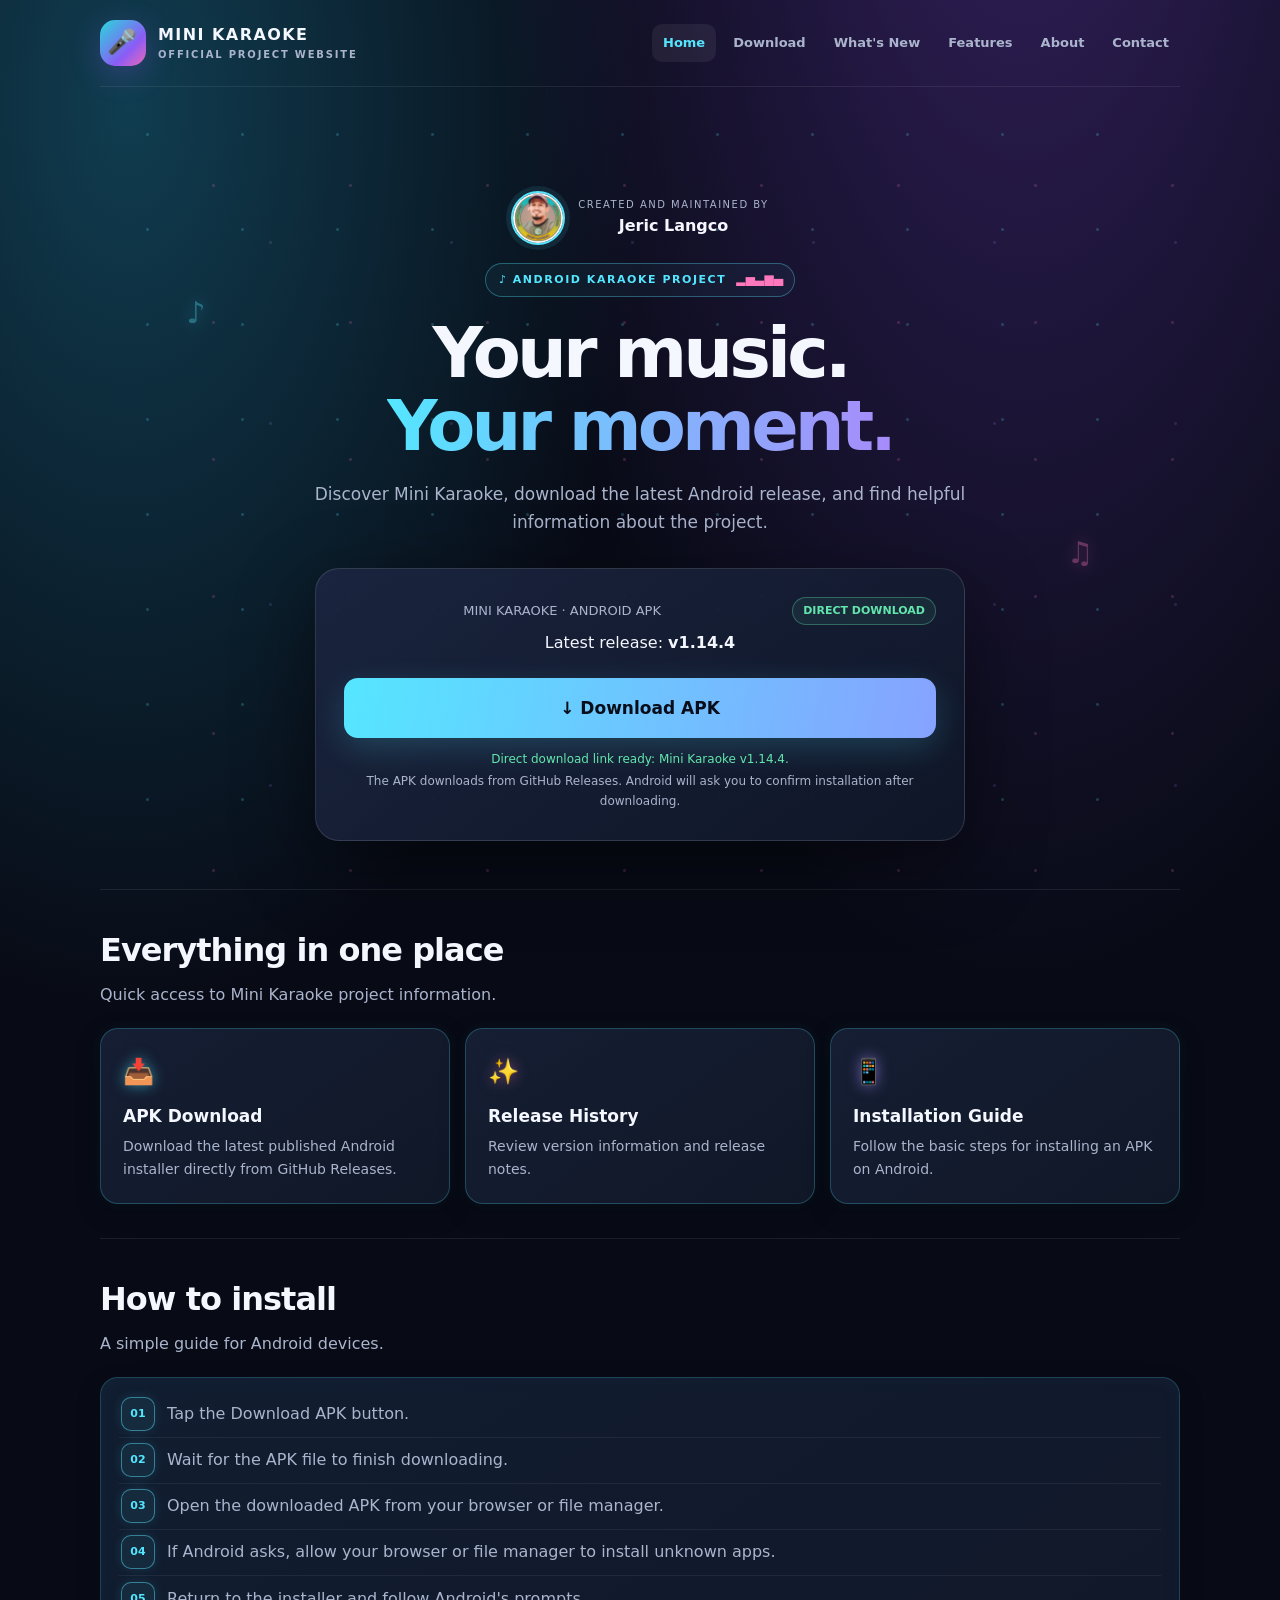
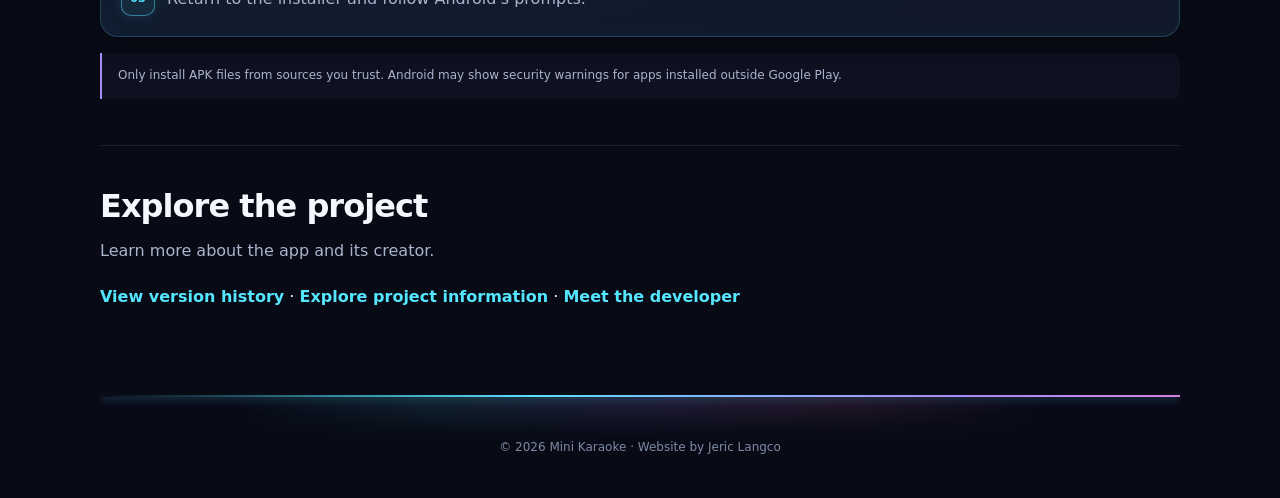
==== commit 7973c49b: "Add files via upload" ====
--- a/index.html
+++ b/index.html
@@ -19,7 +19,7 @@
 </header>
 <main>
 <section class="hero">
-<div class="author"><img class="author-photo" src="author.jpg" alt="Jeric Langco"><div><div class="author-label">Created and maintained by</div><div class="author-name">Jeric Langco</div></div></div>
+<div class="author" style="margin-bottom: 18px;"><img class="author-photo" src="author.jpg" alt="Jeric Langco"><div><div class="author-label">Created and maintained by</div><div class="author-name">Jeric Langco</div></div></div>
 <span class="eyebrow">♪ ANDROID KARAOKE PROJECT</span>
 <h1>Your music.<br><span class="gradient">Your moment.</span></h1>
 <p class="lead">Discover Mini Karaoke, download the latest Android release, and find helpful information about the project.</p>
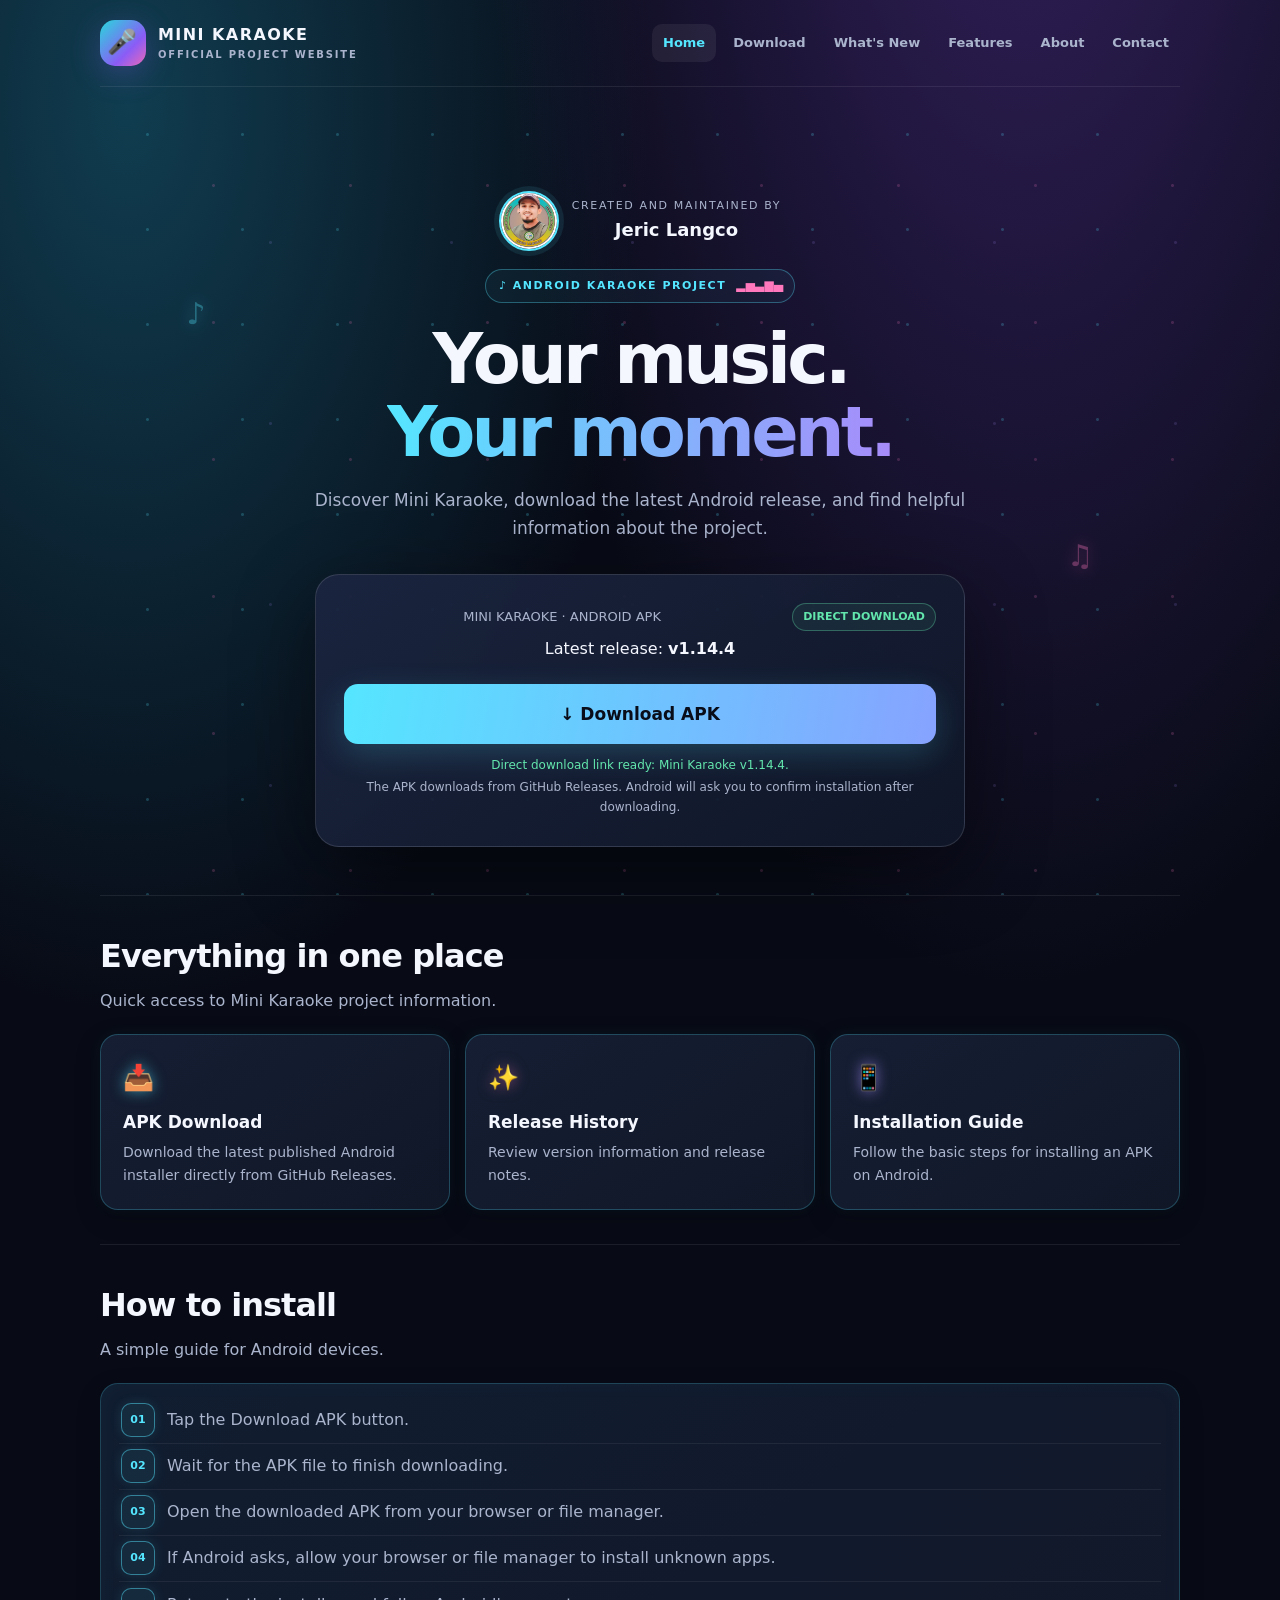
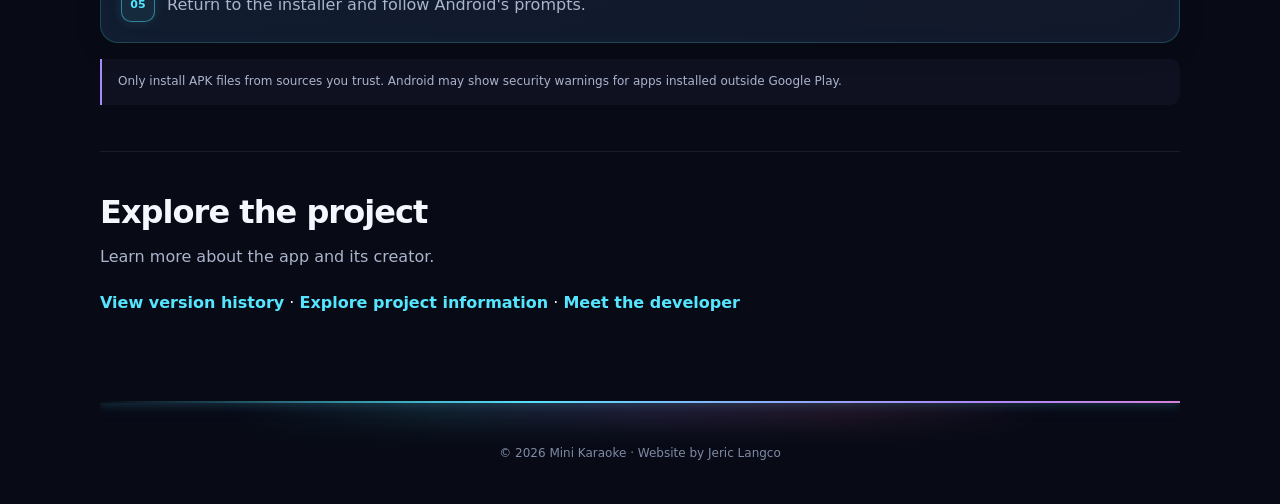
==== commit ef83452e: "Add files via upload" ====
--- a/index.html
+++ b/index.html
@@ -19,7 +19,7 @@
 </header>
 <main>
 <section class="hero">
-<div class="author" style="margin-bottom: 18px;"><img class="author-photo" src="author.jpg" alt="Jeric Langco"><div><div class="author-label">Created and maintained by</div><div class="author-name">Jeric Langco</div></div></div>
+<div class="author" style="margin-bottom: 18px;"><img class="author-photo" src="author.jpg" alt="Jeric Langco" style="width:60px;height:60px;"><div><div class="author-label" style="font-size:11px;">Created and maintained by</div><div class="author-name" style="font-size:18px;">Jeric Langco</div></div></div>
 <span class="eyebrow">♪ ANDROID KARAOKE PROJECT</span>
 <h1>Your music.<br><span class="gradient">Your moment.</span></h1>
 <p class="lead">Discover Mini Karaoke, download the latest Android release, and find helpful information about the project.</p>
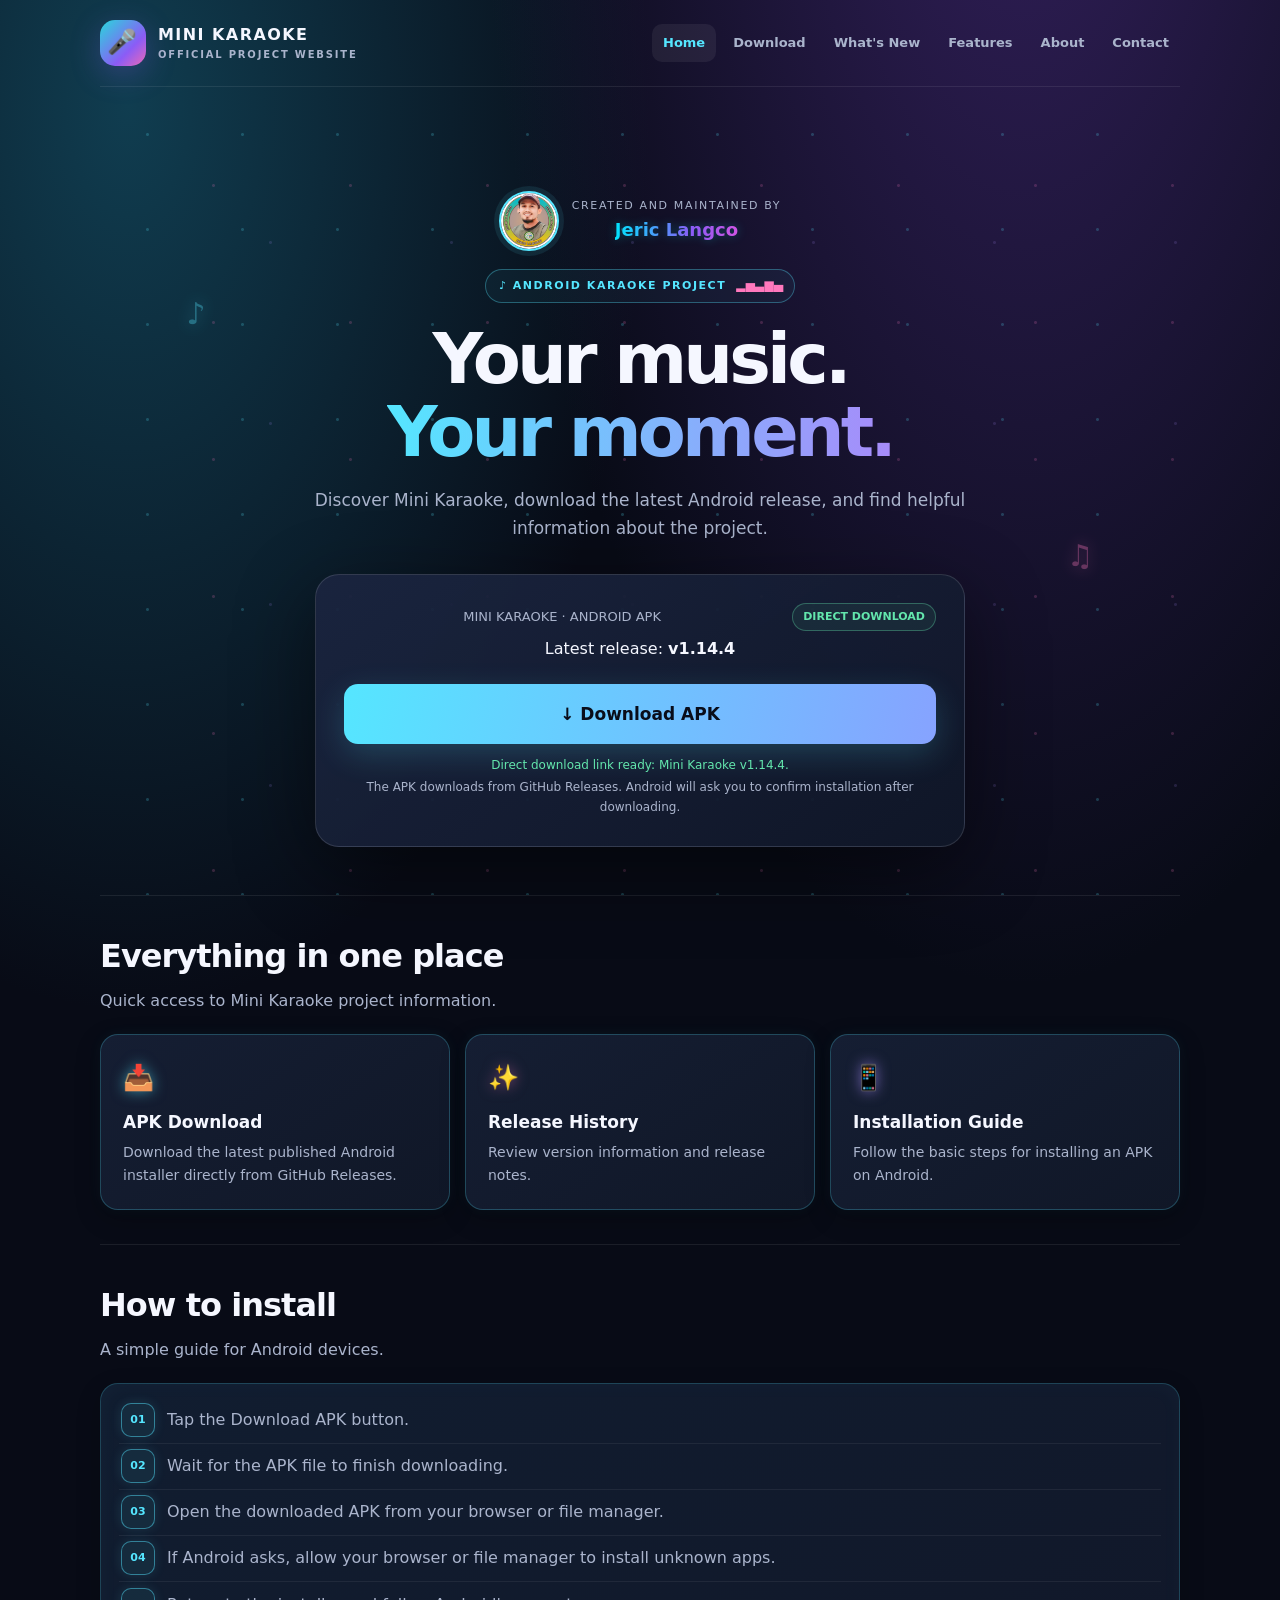
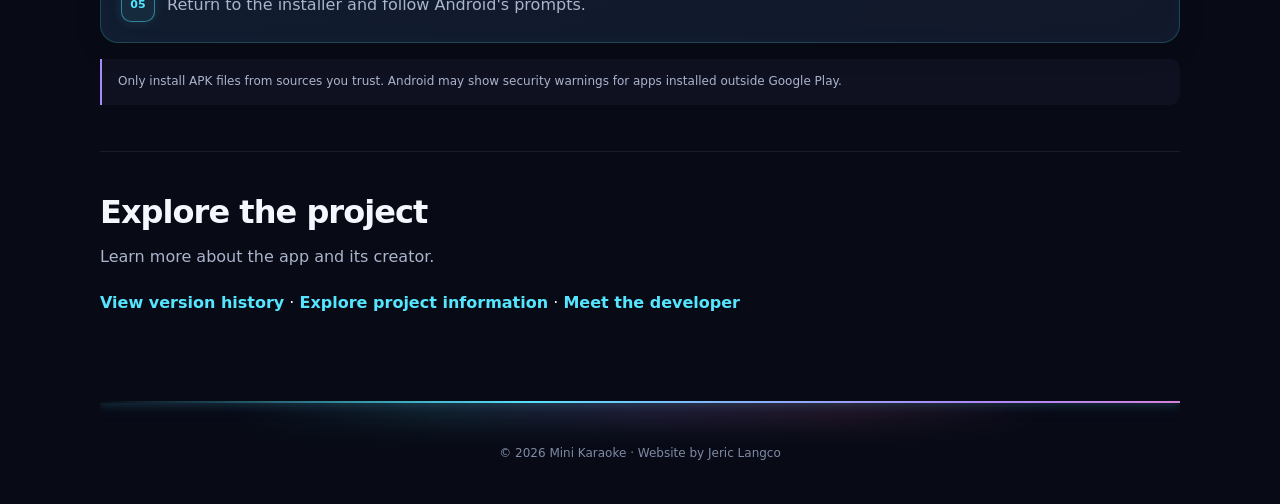
==== commit c45940af: "Add files via upload" ====
--- a/index.html
+++ b/index.html
@@ -8,6 +8,27 @@
 <meta name="description" content="Mini Karaoke official project website. Download the latest Android APK, read release notes and learn about the project.">
 <title>Mini Karaoke | Official Project Website</title>
 <link rel="stylesheet" href="style.css">
+<style>
+.author-name {
+  display: inline-block;
+  font-weight: 700;
+  background: linear-gradient(90deg, #00e5ff, #8b5cf6, #ff4fd8, #ffd166, #00e5ff);
+  background-size: 250% 100%;
+  -webkit-background-clip: text;
+  background-clip: text;
+  color: transparent;
+  -webkit-text-fill-color: transparent;
+  animation: authorRainbow 5s linear infinite;
+  filter: drop-shadow(0 0 5px rgba(0, 229, 255, .28));
+}
+@keyframes authorRainbow {
+  from { background-position: 0% 50%; }
+  to { background-position: 250% 50%; }
+}
+@media (prefers-reduced-motion: reduce) {
+  .author-name { animation: none; background-position: 50% 50%; }
+}
+</style>
 </head>
 <body>
 <div class="wrap">
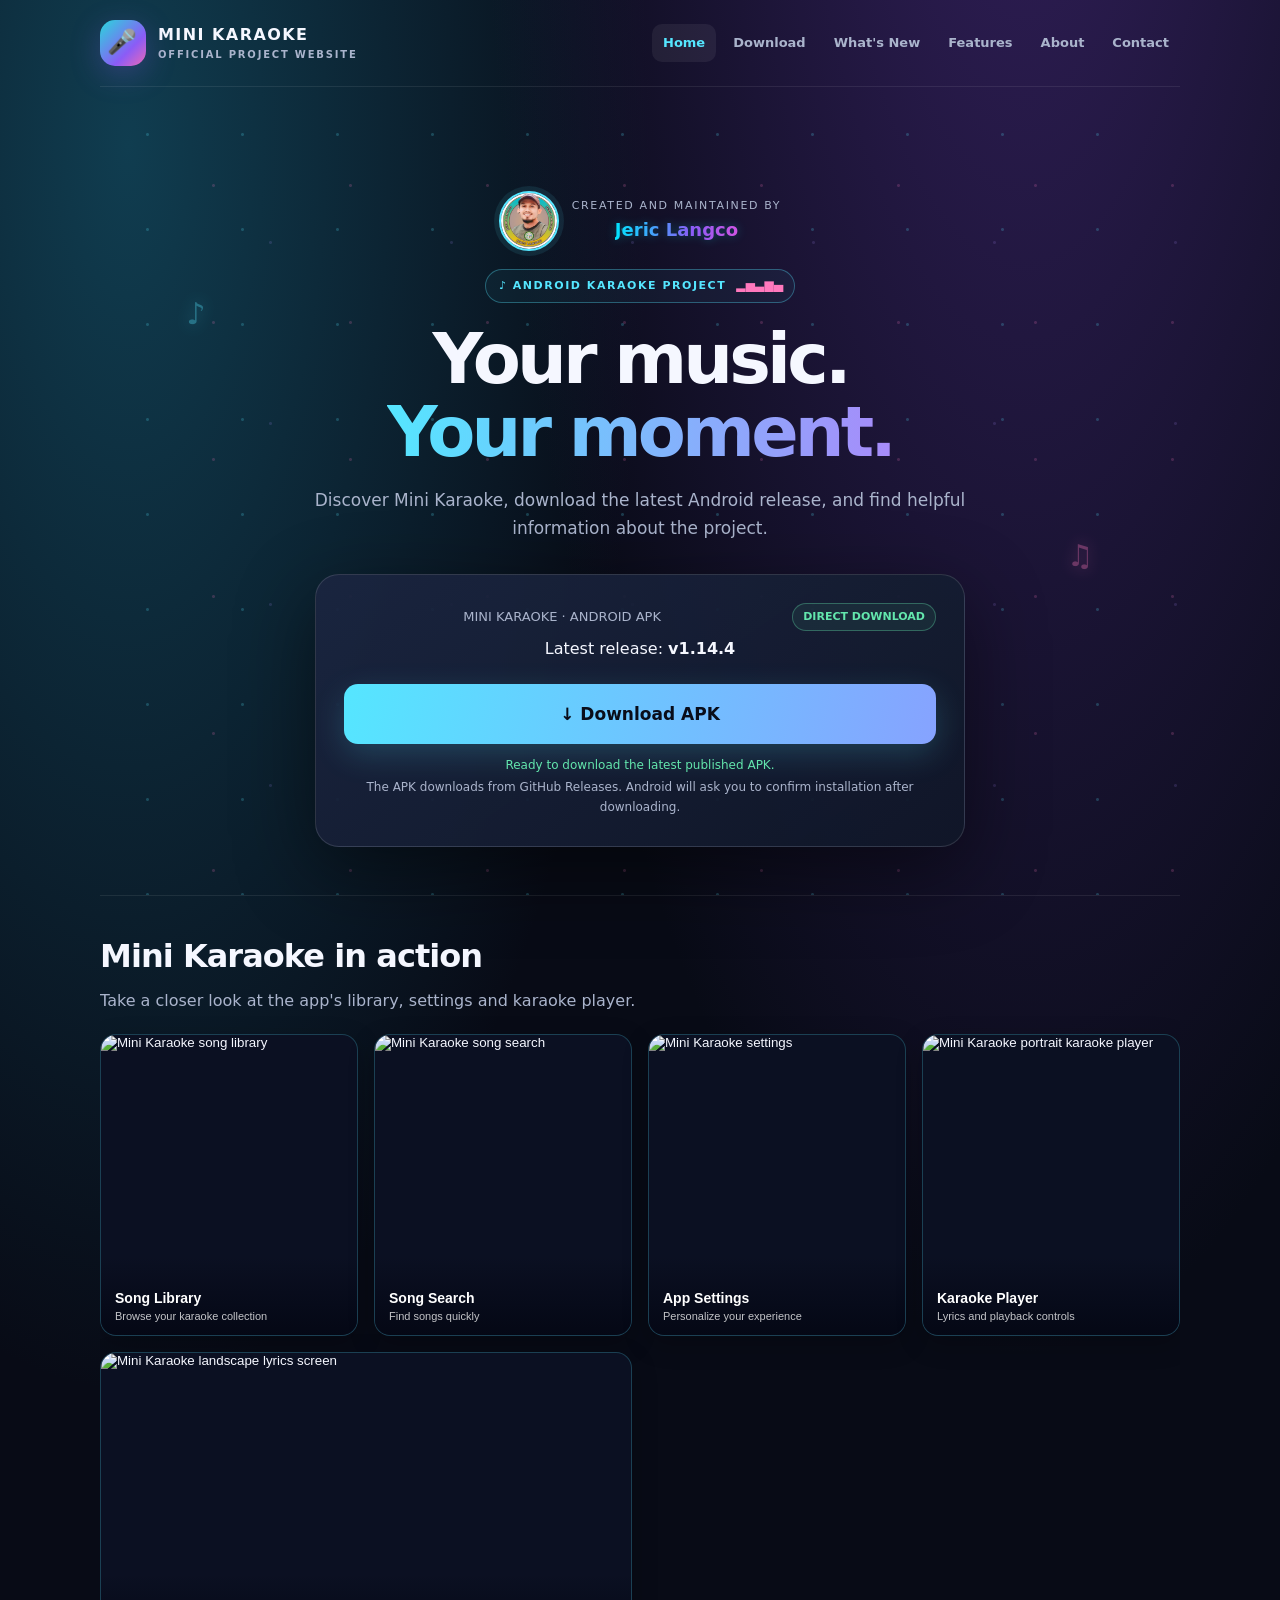
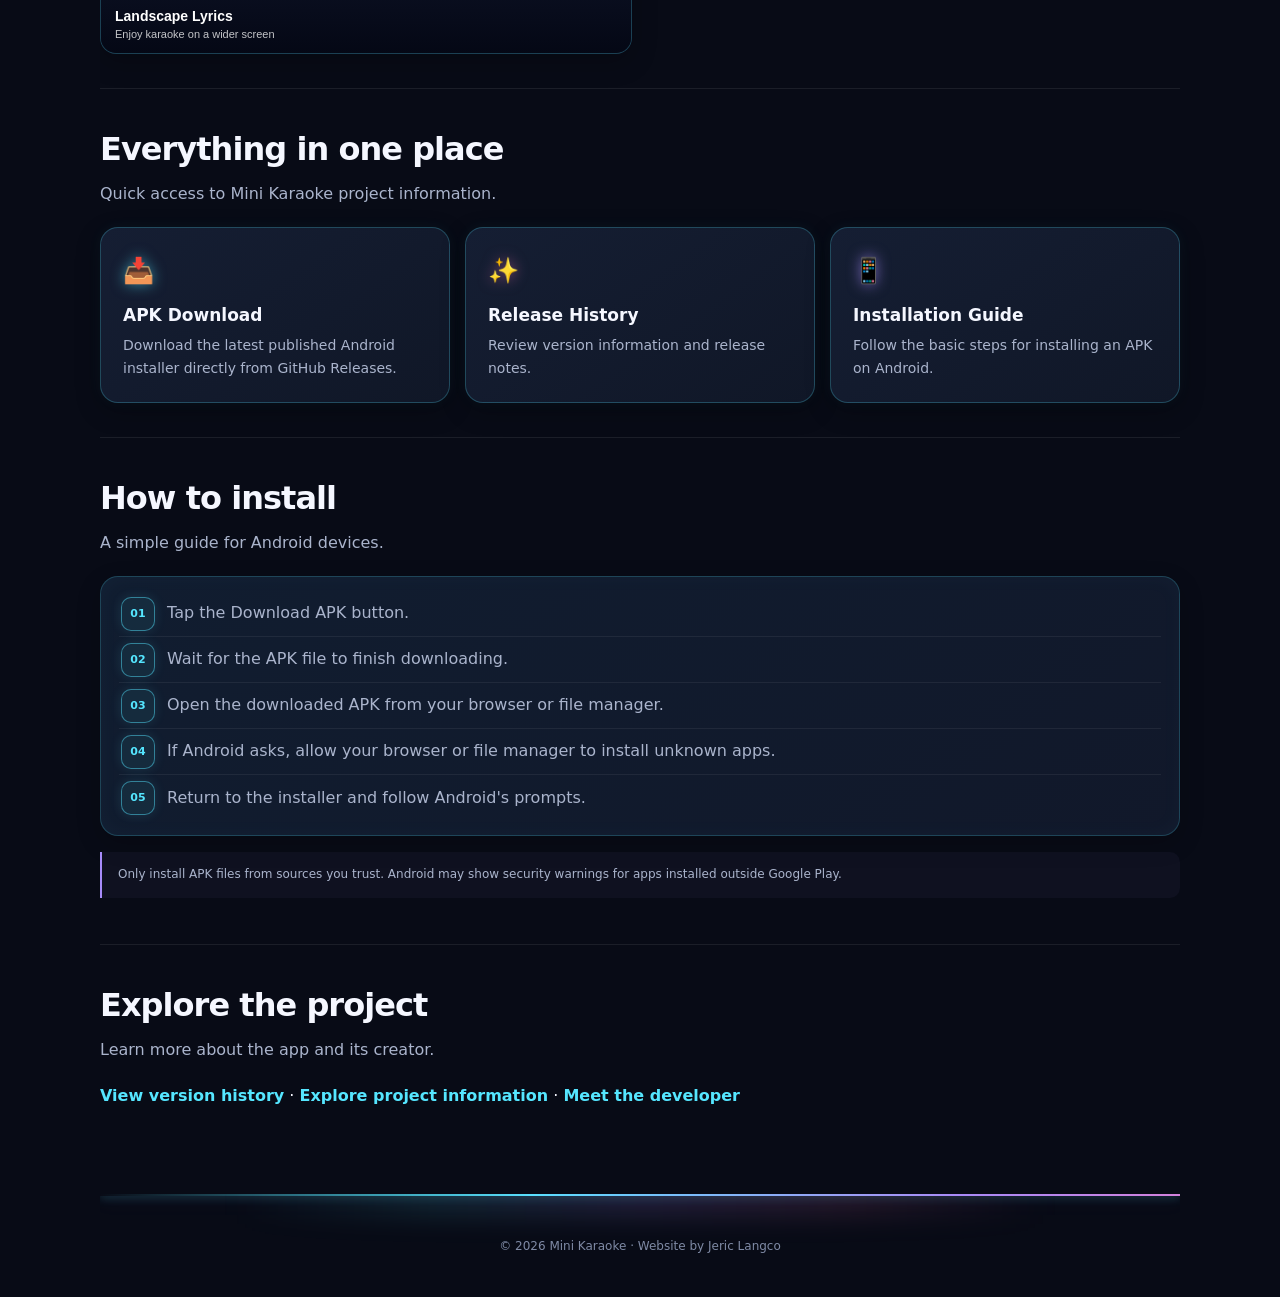
==== commit 512a8e5f: "Add files via upload" ====
--- a/index.html
+++ b/index.html
@@ -52,6 +52,21 @@
 <div class="small">The APK downloads from GitHub Releases. Android will ask you to confirm installation after downloading.</div>
 </div>
 </section>
+<section class="section screenshot-gallery" id="screenshots" aria-labelledby="gallery-title">
+<div class="section-head"><h2 id="gallery-title">Mini Karaoke in action</h2><p>Take a closer look at the app's library, settings and karaoke player.</p></div>
+<div class="gallery-grid">
+  <button class="gallery-item gallery-tall" type="button" data-gallery-src="assets/gallery-library.jpg" data-gallery-alt="Mini Karaoke song library showing the loaded song list"><img src="assets/gallery-library.jpg" alt="Mini Karaoke song library" loading="lazy"><span class="gallery-caption"><strong>Song Library</strong><small>Browse your karaoke collection</small></span></button>
+  <button class="gallery-item gallery-tall" type="button" data-gallery-src="assets/gallery-search.jpg" data-gallery-alt="Mini Karaoke song search results"><img src="assets/gallery-search.jpg" alt="Mini Karaoke song search" loading="lazy"><span class="gallery-caption"><strong>Song Search</strong><small>Find songs quickly</small></span></button>
+  <button class="gallery-item gallery-tall" type="button" data-gallery-src="assets/gallery-settings.jpg" data-gallery-alt="Mini Karaoke settings screen"><img src="assets/gallery-settings.jpg" alt="Mini Karaoke settings" loading="lazy"><span class="gallery-caption"><strong>App Settings</strong><small>Personalize your experience</small></span></button>
+  <button class="gallery-item gallery-tall" type="button" data-gallery-src="assets/gallery-player.jpg" data-gallery-alt="Mini Karaoke portrait player with lyrics and controls"><img src="assets/gallery-player.jpg" alt="Mini Karaoke portrait karaoke player" loading="lazy"><span class="gallery-caption"><strong>Karaoke Player</strong><small>Lyrics and playback controls</small></span></button>
+  <button class="gallery-item gallery-wide" type="button" data-gallery-src="assets/gallery-landscape.jpg" data-gallery-alt="Mini Karaoke landscape lyrics playback screen"><img src="assets/gallery-landscape.jpg" alt="Mini Karaoke landscape lyrics screen" loading="lazy"><span class="gallery-caption"><strong>Landscape Lyrics</strong><small>Enjoy karaoke on a wider screen</small></span></button>
+</div>
+</section>
+<div class="gallery-lightbox" id="galleryLightbox" hidden role="dialog" aria-modal="true" aria-label="Screenshot preview">
+  <button class="gallery-close" type="button" aria-label="Close screenshot preview">×</button>
+  <img id="galleryPreview" src="" alt="">
+  <p class="gallery-help">Tap outside the image or press Escape to close</p>
+</div>
 <section class="section">
 <div class="section-head"><h2>Everything in one place</h2><p>Quick access to Mini Karaoke project information.</p></div>
 <div class="grid">
@@ -74,7 +89,27 @@
 </section>
 </main>
 <footer>© <span data-year></span> Mini Karaoke · Website by Jeric Langco</footer>
-<script src="site.js"></script>
+<script>
+(() => {
+  const year = document.querySelector('[data-year]');
+  if (year) year.textContent = new Date().getFullYear();
+  const lightbox = document.getElementById('galleryLightbox');
+  const preview = document.getElementById('galleryPreview');
+  const close = lightbox && lightbox.querySelector('.gallery-close');
+  if (!lightbox || !preview || !close) return;
+  const closeBox = () => { lightbox.hidden = true; preview.removeAttribute('src'); document.body.classList.remove('gallery-open'); };
+  document.querySelectorAll('[data-gallery-src]').forEach(item => item.addEventListener('click', () => {
+    preview.src = item.dataset.gallerySrc;
+    preview.alt = item.dataset.galleryAlt || 'Mini Karaoke screenshot';
+    lightbox.hidden = false;
+    document.body.classList.add('gallery-open');
+    close.focus();
+  }));
+  close.addEventListener('click', closeBox);
+  lightbox.addEventListener('click', event => { if (event.target === lightbox) closeBox(); });
+  document.addEventListener('keydown', event => { if (event.key === 'Escape' && !lightbox.hidden) closeBox(); });
+})();
+</script>
 </div>
 </body>
 </html>
--- a/style.css
+++ b/style.css
@@ -588,3 +588,25 @@
     animation: none !important;
   }
 }
+
+
+/* Mini Karaoke screenshot gallery — additive styles */
+.screenshot-gallery { overflow: hidden; }
+.gallery-grid { display: grid; grid-template-columns: repeat(4, minmax(0, 1fr)); gap: 16px; }
+.gallery-item { position: relative; display: block; width: 100%; min-width: 0; padding: 0; overflow: hidden; border: 1px solid rgba(85,230,255,.22); border-radius: 16px; background: #0b1022; color: inherit; text-align: left; cursor: zoom-in; box-shadow: 0 8px 26px rgba(0,0,0,.22); transition: transform .25s ease, border-color .25s ease, box-shadow .25s ease; }
+.gallery-item:hover, .gallery-item:focus-visible { transform: translateY(-4px); border-color: var(--cyan, #55e6ff); box-shadow: 0 0 0 1px rgba(85,230,255,.22), 0 0 22px rgba(85,230,255,.16); outline: none; }
+.gallery-item img { display: block; width: 100%; height: 300px; object-fit: cover; object-position: top center; }
+.gallery-item.gallery-wide { grid-column: span 2; }
+.gallery-item.gallery-wide img { height: 300px; object-fit: cover; object-position: center; }
+.gallery-caption { position: absolute; inset: auto 0 0; display: flex; flex-direction: column; gap: 4px; padding: 34px 14px 13px; color: #fff; background: linear-gradient(transparent, rgba(4,7,20,.94)); }
+.gallery-caption strong { font-size: 14px; }
+.gallery-caption small { color: rgba(255,255,255,.76); font-size: 11px; }
+.gallery-lightbox[hidden] { display: none; }
+.gallery-lightbox { position: fixed; z-index: 9999; inset: 0; display: flex; flex-direction: column; align-items: center; justify-content: center; gap: 12px; padding: 24px; background: rgba(3,5,15,.94); backdrop-filter: blur(12px); }
+.gallery-lightbox img { display: block; max-width: min(94vw, 1000px); max-height: 82vh; width: auto; height: auto; object-fit: contain; border: 1px solid rgba(85,230,255,.3); border-radius: 12px; box-shadow: 0 0 30px rgba(85,230,255,.12); }
+.gallery-close { position: absolute; top: 18px; right: 22px; width: 44px; height: 44px; border: 1px solid rgba(255,255,255,.3); border-radius: 50%; background: rgba(18,23,43,.9); color: #fff; font-size: 30px; line-height: 1; cursor: pointer; }
+.gallery-help { margin: 0; color: rgba(255,255,255,.68); font-size: 12px; text-align: center; }
+body.gallery-open { overflow: hidden; }
+@media (max-width: 800px) { .gallery-grid { grid-template-columns: repeat(2, minmax(0,1fr)); gap: 12px; } .gallery-item img, .gallery-item.gallery-wide img { height: 260px; } }
+@media (max-width: 480px) { .gallery-grid { gap: 10px; } .gallery-item img, .gallery-item.gallery-wide img { height: 230px; } .gallery-caption { padding: 28px 10px 10px; } .gallery-caption strong { font-size: 12px; } .gallery-caption small { font-size: 10px; } }
+@media (prefers-reduced-motion: reduce) { .gallery-item { transition: none; } .gallery-item:hover, .gallery-item:focus-visible { transform: none; } }
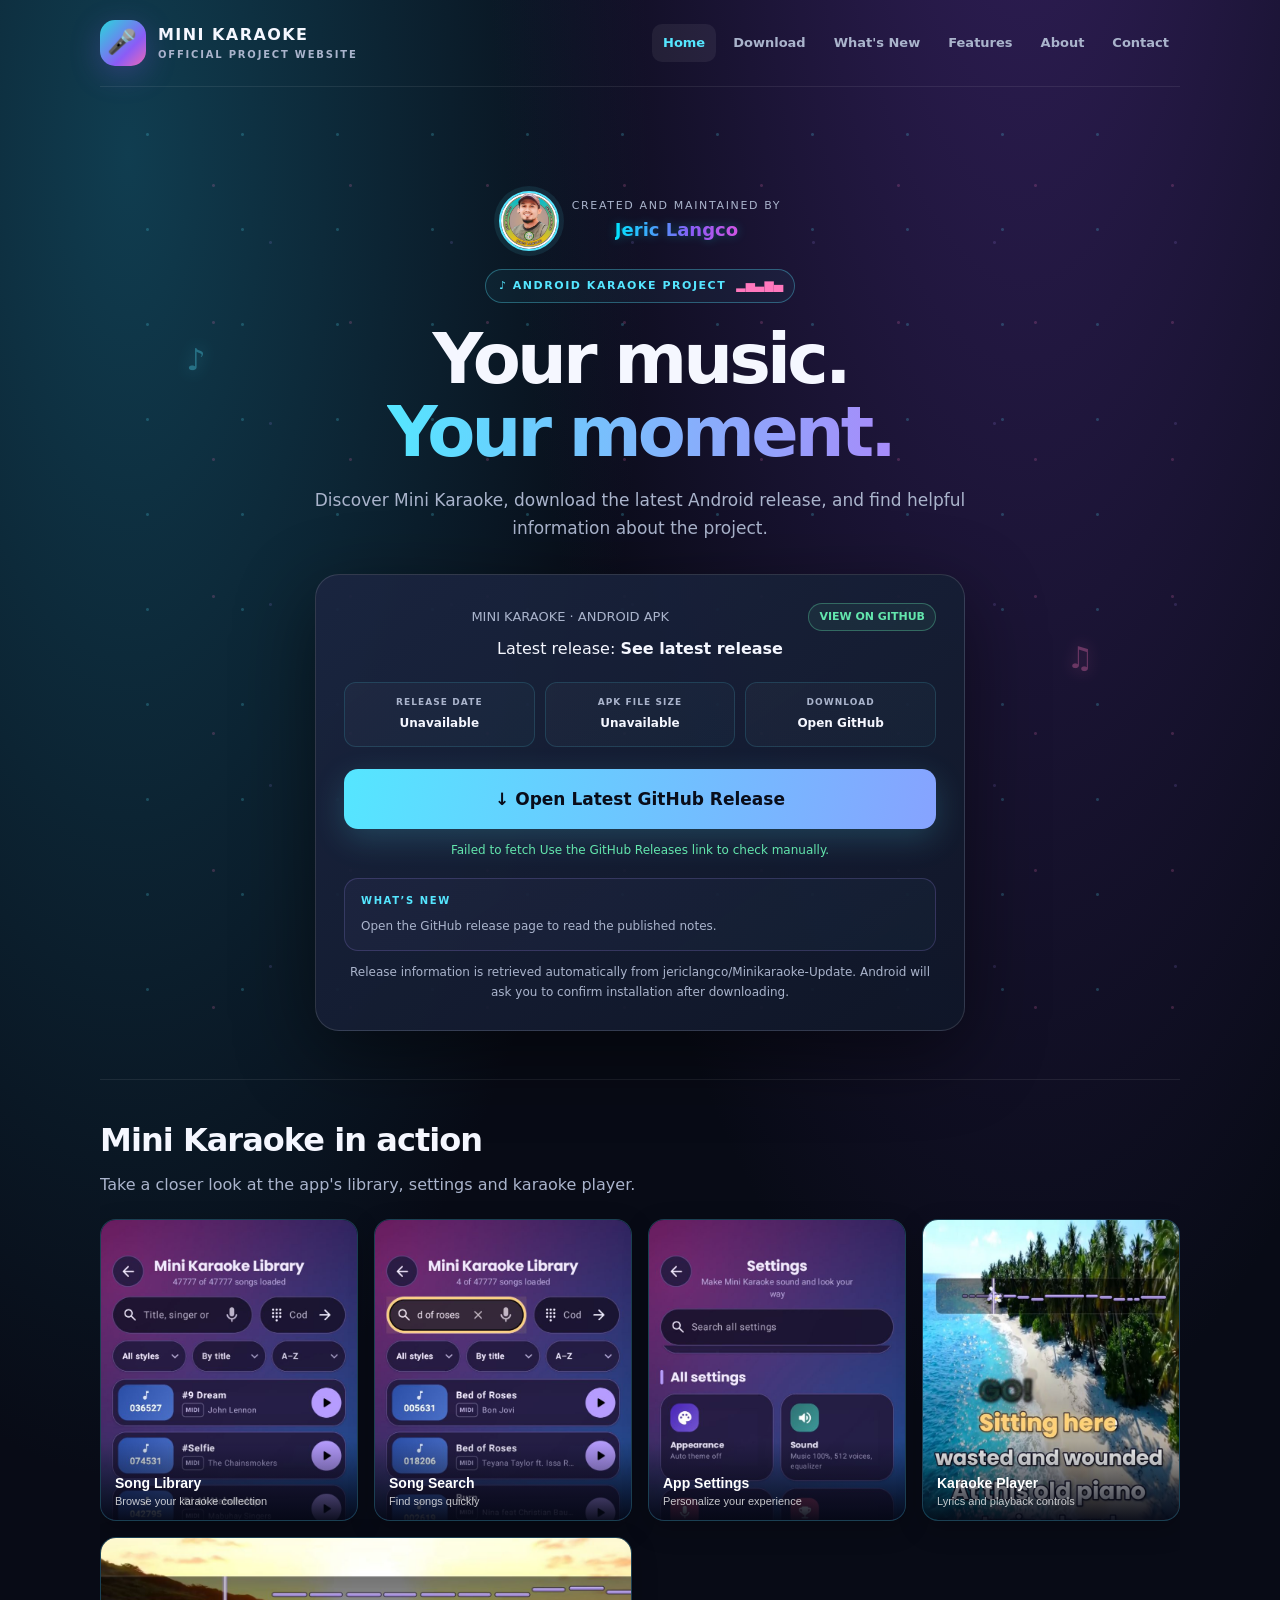
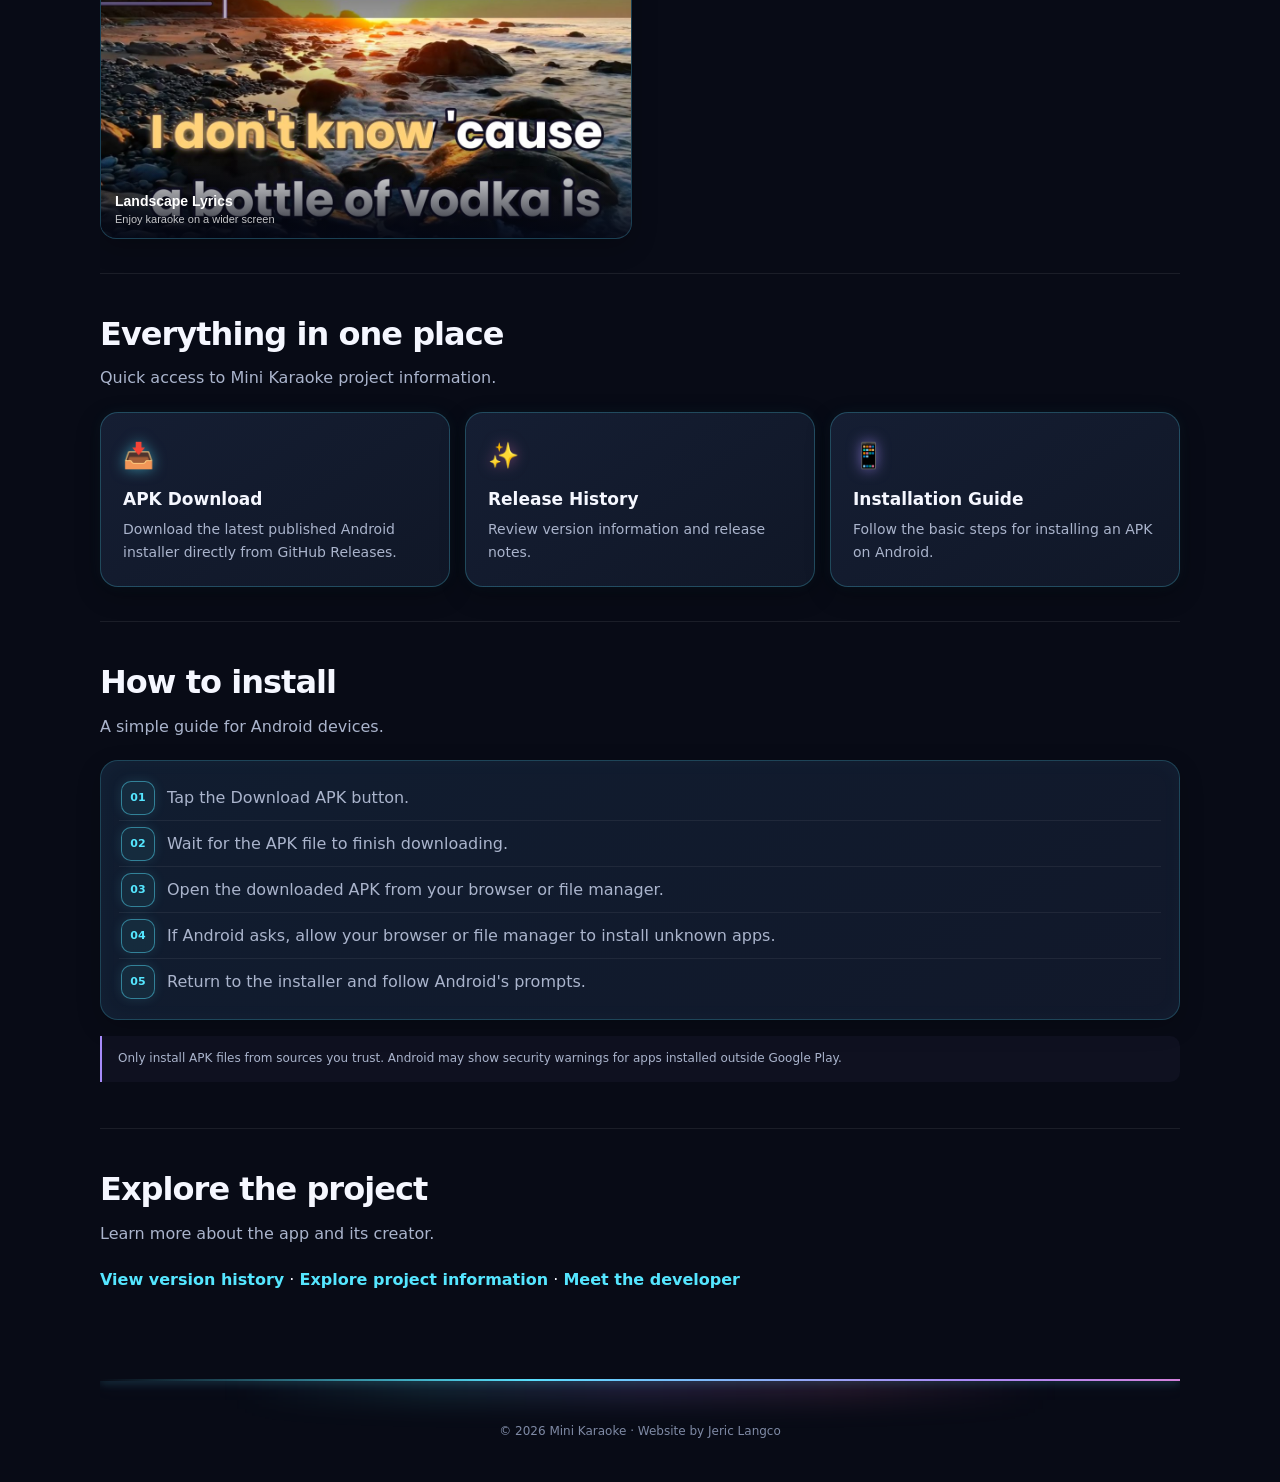
==== commit 5897fd35: "Add files via upload" ====
--- a/index.html
+++ b/index.html
@@ -45,11 +45,17 @@
 <h1>Your music.<br><span class="gradient">Your moment.</span></h1>
 <p class="lead">Discover Mini Karaoke, download the latest Android release, and find helpful information about the project.</p>
 <div class="panel" id="download">
-<div class="panel-top"><span>MINI KARAOKE · ANDROID APK</span><span class="pill">DIRECT DOWNLOAD</span></div>
-<div class="version">Latest release: <strong id="version">v1.14.4</strong></div>
-<a class="download" id="downloadButton" href="https://github.com/jericlangco/Minikaraoke-Update/releases/download/1.14.4/Mini_Karaoke_1.14.4.apk">↓ Download APK</a>
-<div class="status" id="status" aria-live="polite">Ready to download the latest published APK.</div>
-<div class="small">The APK downloads from GitHub Releases. Android will ask you to confirm installation after downloading.</div>
+<div class="panel-top"><span>MINI KARAOKE · ANDROID APK</span><span class="pill" id="releaseBadge">CHECKING RELEASE</span></div>
+<div class="version">Latest release: <strong id="version">Checking…</strong></div>
+<div class="release-meta" aria-label="Latest APK details">
+  <div><span>RELEASE DATE</span><strong id="releaseDate">Checking…</strong></div>
+  <div><span>APK FILE SIZE</span><strong id="fileSize">Checking…</strong></div>
+  <div><span>DOWNLOAD</span><strong id="assetName">Checking…</strong></div>
+</div>
+<a class="download" id="downloadButton" href="https://github.com/jericlangco/Minikaraoke-Update/releases/latest" target="_blank" rel="noopener">↓ Open Latest GitHub Release</a>
+<div class="status" id="status" aria-live="polite">Loading the latest published release from GitHub…</div>
+<div class="release-notes-wrap"><div class="release-notes-title">WHAT’S NEW</div><div class="release-notes" id="releaseNotes">Release notes will appear here when available.</div></div>
+<div class="small">Release information is retrieved automatically from jericlangco/Minikaraoke-Update. Android will ask you to confirm installation after downloading.</div>
 </div>
 </section>
 <section class="section screenshot-gallery" id="screenshots" aria-labelledby="gallery-title">
@@ -93,21 +99,81 @@
 (() => {
   const year = document.querySelector('[data-year]');
   if (year) year.textContent = new Date().getFullYear();
+
+  // Screenshot gallery preview
   const lightbox = document.getElementById('galleryLightbox');
   const preview = document.getElementById('galleryPreview');
   const close = lightbox && lightbox.querySelector('.gallery-close');
-  if (!lightbox || !preview || !close) return;
-  const closeBox = () => { lightbox.hidden = true; preview.removeAttribute('src'); document.body.classList.remove('gallery-open'); };
-  document.querySelectorAll('[data-gallery-src]').forEach(item => item.addEventListener('click', () => {
-    preview.src = item.dataset.gallerySrc;
-    preview.alt = item.dataset.galleryAlt || 'Mini Karaoke screenshot';
-    lightbox.hidden = false;
-    document.body.classList.add('gallery-open');
-    close.focus();
-  }));
-  close.addEventListener('click', closeBox);
-  lightbox.addEventListener('click', event => { if (event.target === lightbox) closeBox(); });
-  document.addEventListener('keydown', event => { if (event.key === 'Escape' && !lightbox.hidden) closeBox(); });
+  if (lightbox && preview && close) {
+    const closeBox = () => { lightbox.hidden = true; preview.removeAttribute('src'); document.body.classList.remove('gallery-open'); };
+    document.querySelectorAll('[data-gallery-src]').forEach(item => item.addEventListener('click', () => {
+      preview.src = item.dataset.gallerySrc;
+      preview.alt = item.dataset.galleryAlt || 'Mini Karaoke screenshot';
+      lightbox.hidden = false;
+      document.body.classList.add('gallery-open');
+      close.focus();
+    }));
+    close.addEventListener('click', closeBox);
+    lightbox.addEventListener('click', event => { if (event.target === lightbox) closeBox(); });
+    document.addEventListener('keydown', event => { if (event.key === 'Escape' && !lightbox.hidden) closeBox(); });
+  }
+})();
+
+// Automatically display the latest stable GitHub release and its APK asset.
+(async () => {
+  const repoApi = 'https://api.github.com/repos/jericlangco/Minikaraoke-Update/releases/latest';
+  const releasesPage = 'https://github.com/jericlangco/Minikaraoke-Update/releases/latest';
+  const byId = id => document.getElementById(id);
+  const formatDate = value => {
+    if (!value) return 'Not listed';
+    const date = new Date(value);
+    return Number.isNaN(date.getTime()) ? 'Not listed' : date.toLocaleDateString(undefined, {year:'numeric', month:'short', day:'numeric'});
+  };
+  const formatSize = bytes => {
+    if (!Number.isFinite(bytes) || bytes <= 0) return 'Not listed';
+    const units = ['B', 'KB', 'MB', 'GB'];
+    let size = bytes, unit = 0;
+    while (size >= 1024 && unit < units.length - 1) { size /= 1024; unit++; }
+    return size.toFixed(unit === 0 ? 0 : 2) + ' ' + units[unit];
+  };
+  const fallback = message => {
+    byId('version').textContent = 'See latest release';
+    byId('releaseDate').textContent = 'Unavailable';
+    byId('fileSize').textContent = 'Unavailable';
+    byId('assetName').textContent = 'Open GitHub';
+    byId('downloadButton').href = releasesPage;
+    byId('downloadButton').textContent = '↓ Open Latest GitHub Release';
+    byId('releaseBadge').textContent = 'VIEW ON GITHUB';
+    byId('status').textContent = message;
+    byId('releaseNotes').textContent = 'Open the GitHub release page to read the published notes.';
+  };
+  try {
+    const response = await fetch(repoApi, {headers:{Accept:'application/vnd.github+json'}});
+    if (!response.ok) throw new Error(response.status === 404 ? 'No published stable release was found.' : 'GitHub release information is temporarily unavailable.');
+    const release = await response.json();
+    const tag = release.tag_name || release.name || 'Latest';
+    const assets = Array.isArray(release.assets) ? release.assets : [];
+    const apk = assets.find(asset => typeof asset.name === 'string' && asset.name.toLowerCase().endsWith('.apk'));
+    byId('version').textContent = tag;
+    byId('releaseDate').textContent = formatDate(release.published_at || release.created_at);
+    byId('releaseBadge').textContent = release.prerelease ? 'PRE-RELEASE' : 'LATEST RELEASE';
+    byId('releaseNotes').textContent = (release.body || '').trim() || 'No release notes were provided for this version.';
+    if (apk && apk.browser_download_url) {
+      byId('fileSize').textContent = formatSize(apk.size);
+      byId('assetName').textContent = apk.name;
+      byId('downloadButton').href = apk.browser_download_url;
+      byId('downloadButton').textContent = '↓ Download ' + tag + ' APK';
+      byId('status').textContent = 'Latest APK is available on GitHub Releases.';
+    } else {
+      byId('fileSize').textContent = 'No APK asset';
+      byId('assetName').textContent = 'Not found';
+      byId('downloadButton').href = releasesPage;
+      byId('downloadButton').textContent = 'Open Latest GitHub Release';
+      byId('status').textContent = 'The latest release exists, but no APK asset was found. Check its Assets on GitHub.';
+    }
+  } catch (error) {
+    fallback((error && error.message ? error.message : 'Could not load GitHub release information.') + ' Use the GitHub Releases link to check manually.');
+  }
 })();
 </script>
 </div>
--- a/style.css
+++ b/style.css
@@ -610,3 +610,65 @@
 @media (max-width: 800px) { .gallery-grid { grid-template-columns: repeat(2, minmax(0,1fr)); gap: 12px; } .gallery-item img, .gallery-item.gallery-wide img { height: 260px; } }
 @media (max-width: 480px) { .gallery-grid { gap: 10px; } .gallery-item img, .gallery-item.gallery-wide img { height: 230px; } .gallery-caption { padding: 28px 10px 10px; } .gallery-caption strong { font-size: 12px; } .gallery-caption small { font-size: 10px; } }
 @media (prefers-reduced-motion: reduce) { .gallery-item { transition: none; } .gallery-item:hover, .gallery-item:focus-visible { transform: none; } }
+
+
+/* Automatic GitHub latest-release tracker — additive styles */
+.release-meta {
+  display: grid;
+  grid-template-columns: repeat(3, minmax(0, 1fr));
+  gap: 10px;
+  margin: 20px 0 4px;
+}
+.release-meta > div {
+  min-width: 0;
+  padding: 12px 10px;
+  border: 1px solid #55e6ff25;
+  border-radius: 12px;
+  background: linear-gradient(145deg, #ffffff08, #55e6ff08);
+}
+.release-meta span {
+  display: block;
+  margin-bottom: 4px;
+  color: var(--muted);
+  font-size: 9px;
+  font-weight: 800;
+  letter-spacing: .12em;
+}
+.release-meta strong {
+  display: block;
+  overflow-wrap: anywhere;
+  color: var(--text);
+  font-size: 12px;
+}
+.release-notes-wrap {
+  margin: 15px 0 12px;
+  padding: 14px 16px;
+  border: 1px solid #a78bfa35;
+  border-radius: 14px;
+  background: linear-gradient(145deg, #a78bfa0c, #55e6ff08);
+  text-align: left;
+}
+.release-notes-title {
+  margin-bottom: 7px;
+  color: var(--cyan);
+  font-size: 10px;
+  font-weight: 900;
+  letter-spacing: .16em;
+}
+.release-notes {
+  max-height: 180px;
+  overflow: auto;
+  white-space: pre-wrap;
+  overflow-wrap: anywhere;
+  color: var(--muted);
+  font-size: 12px;
+  line-height: 1.6;
+}
+@media (max-width: 520px) {
+  .release-meta { gap: 7px; }
+  .release-meta > div { padding: 10px 8px; }
+  .release-meta strong { font-size: 11px; }
+}
+@media (prefers-reduced-motion: reduce) {
+  .release-meta > div { transition: none; }
+}
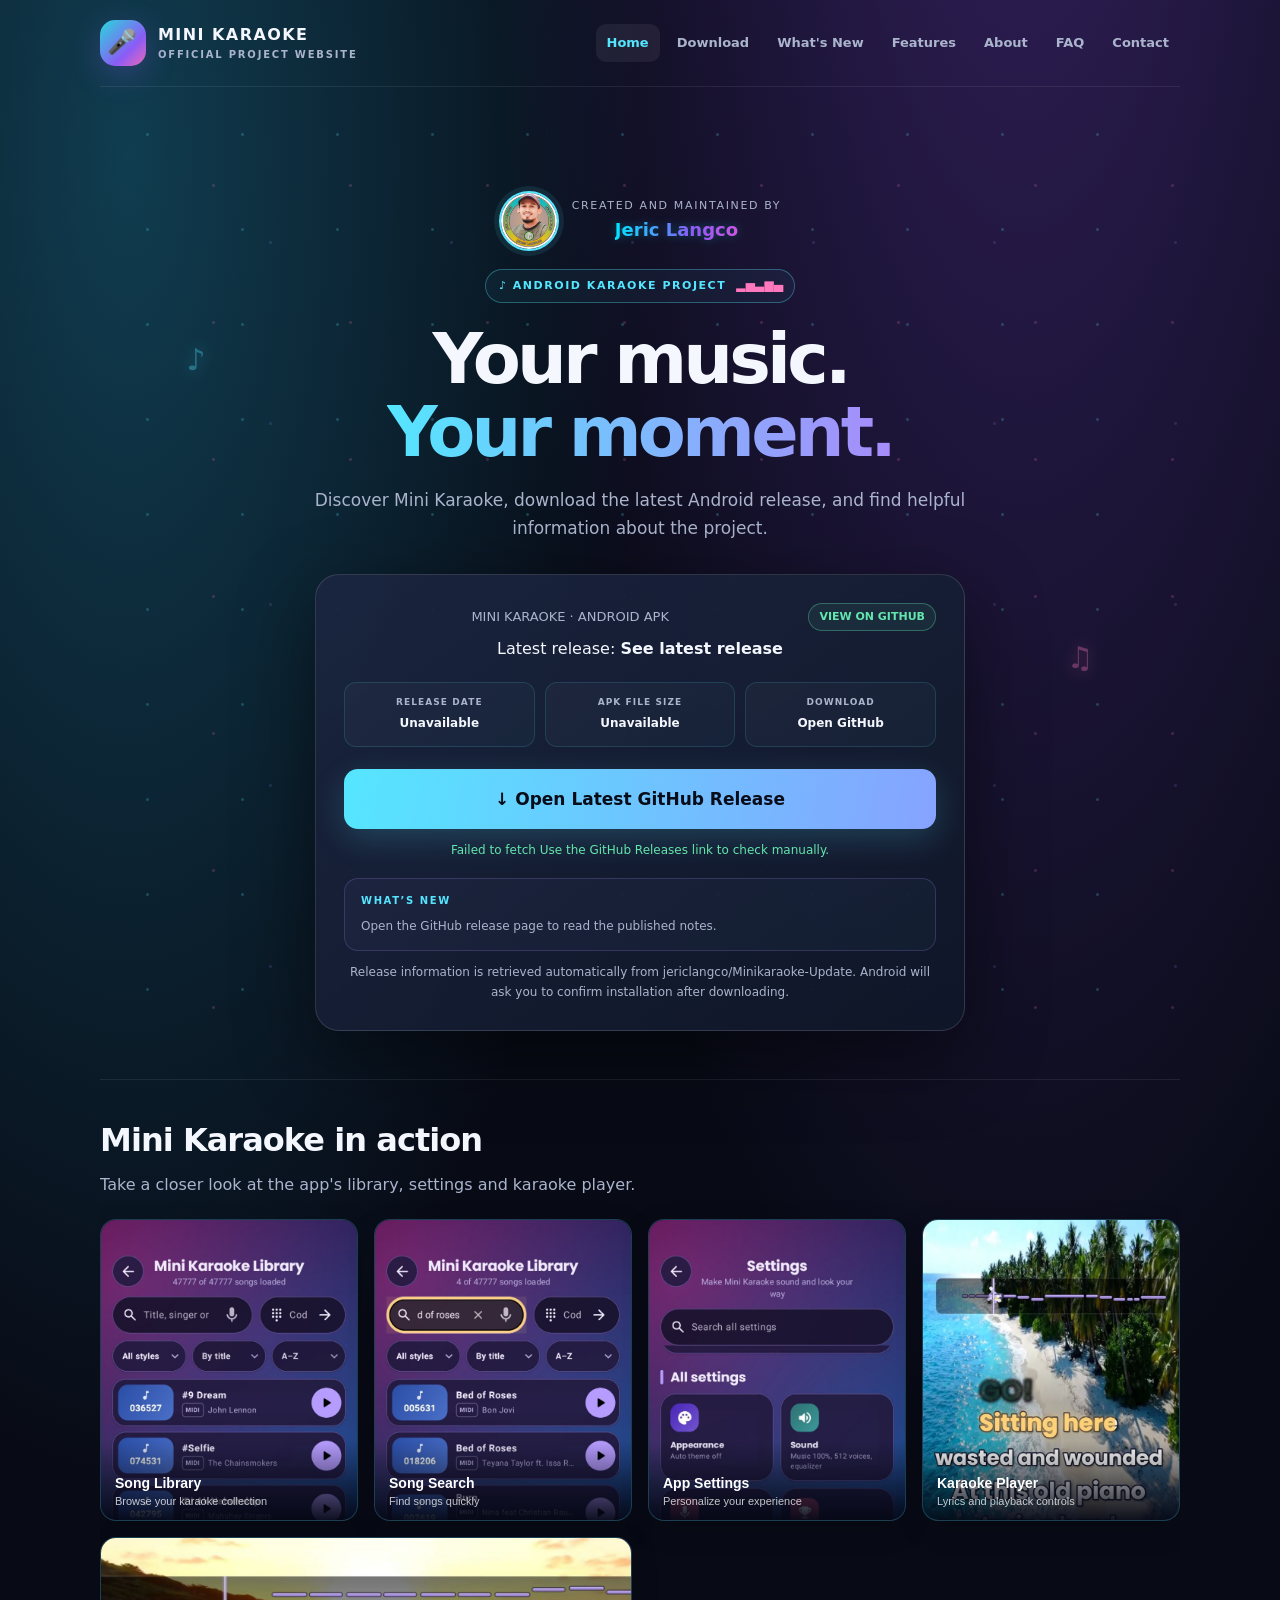
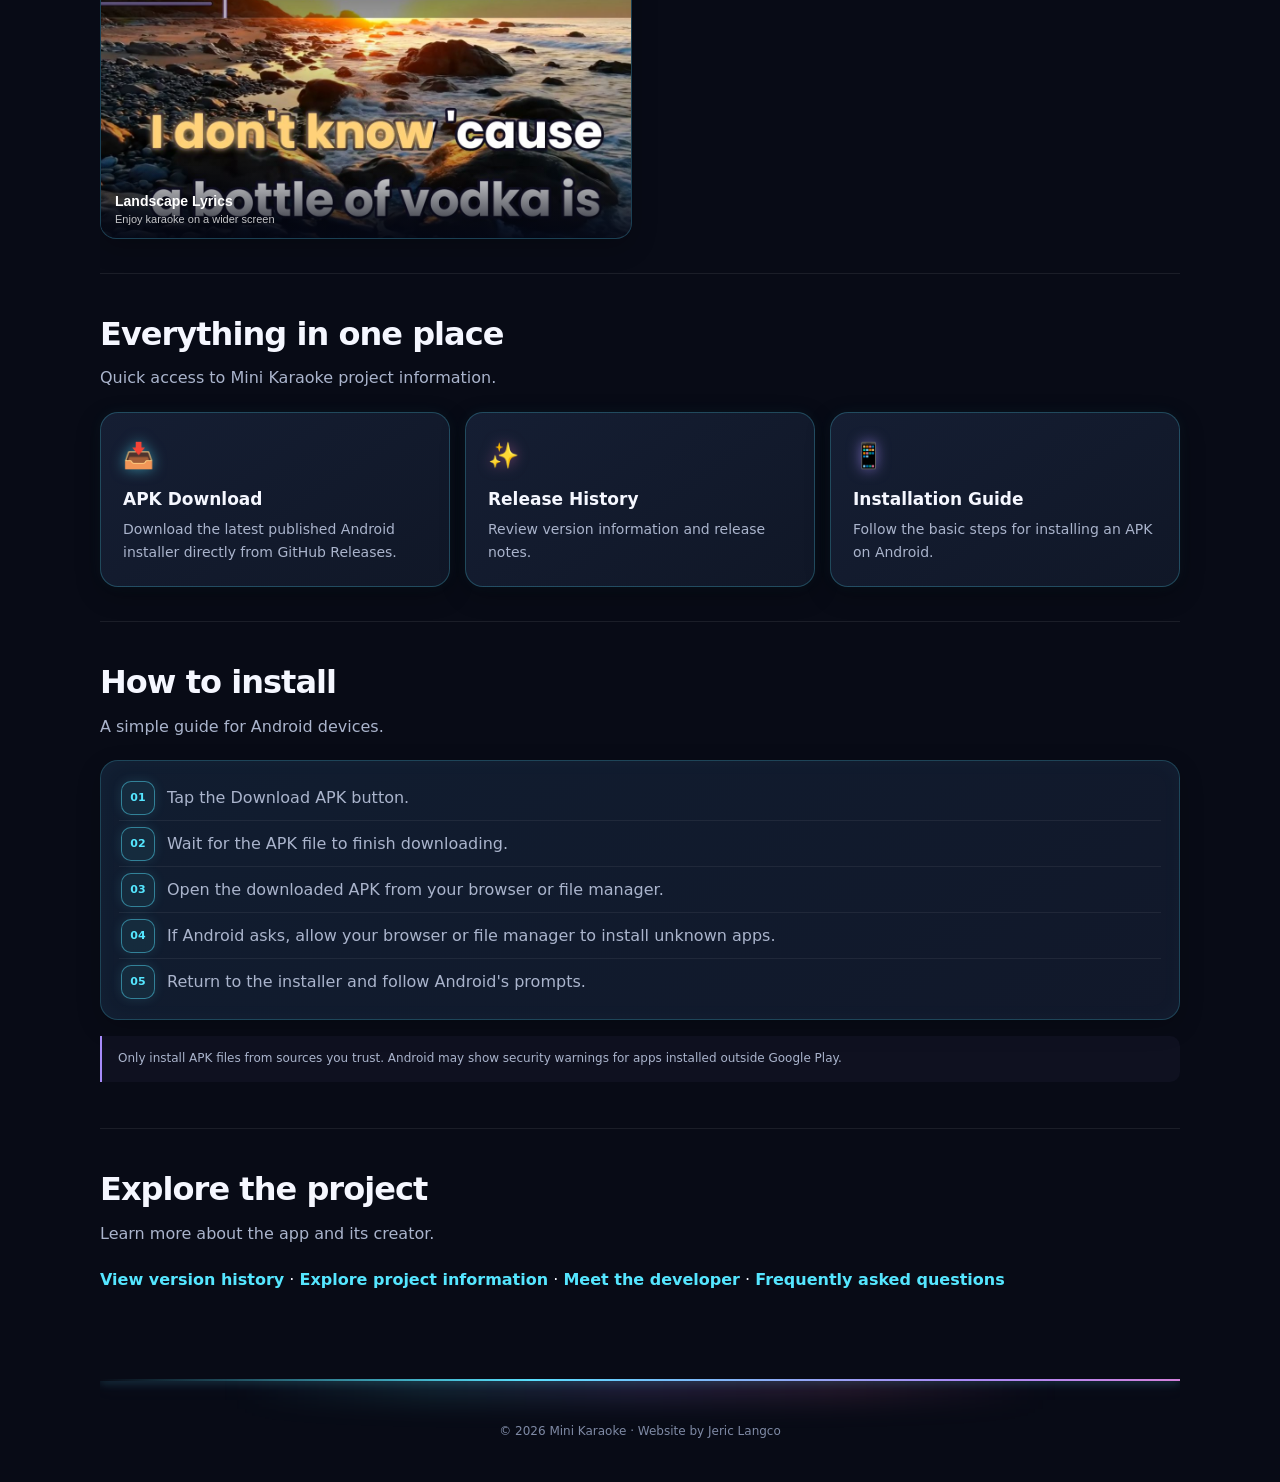
==== commit ea40b8bd: "Add files via upload" ====
--- a/index.html
+++ b/index.html
@@ -35,7 +35,7 @@
 <header>
 <a class="brand" href="index.html"><span class="logo">🎤</span><span>MINI KARAOKE<small>OFFICIAL PROJECT WEBSITE</small></span></a>
 <nav aria-label="Main navigation">
-<a href="index.html" aria-current="page">Home</a><a href="#download">Download</a><a href="changelog.html">What's New</a><a href="features.html">Features</a><a href="about.html">About</a><a href="contact.html">Contact</a>
+<a href="index.html" aria-current="page">Home</a><a href="#download">Download</a><a href="changelog.html">What's New</a><a href="features.html">Features</a><a href="about.html">About</a><a href="faq.html">FAQ</a><a href="contact.html">Contact</a>
 </nav>
 </header>
 <main>
@@ -91,7 +91,7 @@
 </section>
 <section class="section">
 <div class="section-head"><h2>Explore the project</h2><p>Learn more about the app and its creator.</p></div>
-<p><a class="text-link" href="changelog.html">View version history</a> · <a class="text-link" href="features.html">Explore project information</a> · <a class="text-link" href="about.html">Meet the developer</a></p>
+<p><a class="text-link" href="changelog.html">View version history</a> · <a class="text-link" href="features.html">Explore project information</a> · <a class="text-link" href="about.html">Meet the developer</a> · <a class="text-link" href="faq.html">Frequently asked questions</a></p>
 </section>
 </main>
 <footer>© <span data-year></span> Mini Karaoke · Website by Jeric Langco</footer>
@@ -99,7 +99,6 @@
 (() => {
   const year = document.querySelector('[data-year]');
   if (year) year.textContent = new Date().getFullYear();
-
   // Screenshot gallery preview
   const lightbox = document.getElementById('galleryLightbox');
   const preview = document.getElementById('galleryPreview');
@@ -118,7 +117,6 @@
     document.addEventListener('keydown', event => { if (event.key === 'Escape' && !lightbox.hidden) closeBox(); });
   }
 })();
-
 // Automatically display the latest stable GitHub release and its APK asset.
 (async () => {
   const repoApi = 'https://api.github.com/repos/jericlangco/Minikaraoke-Update/releases/latest';
